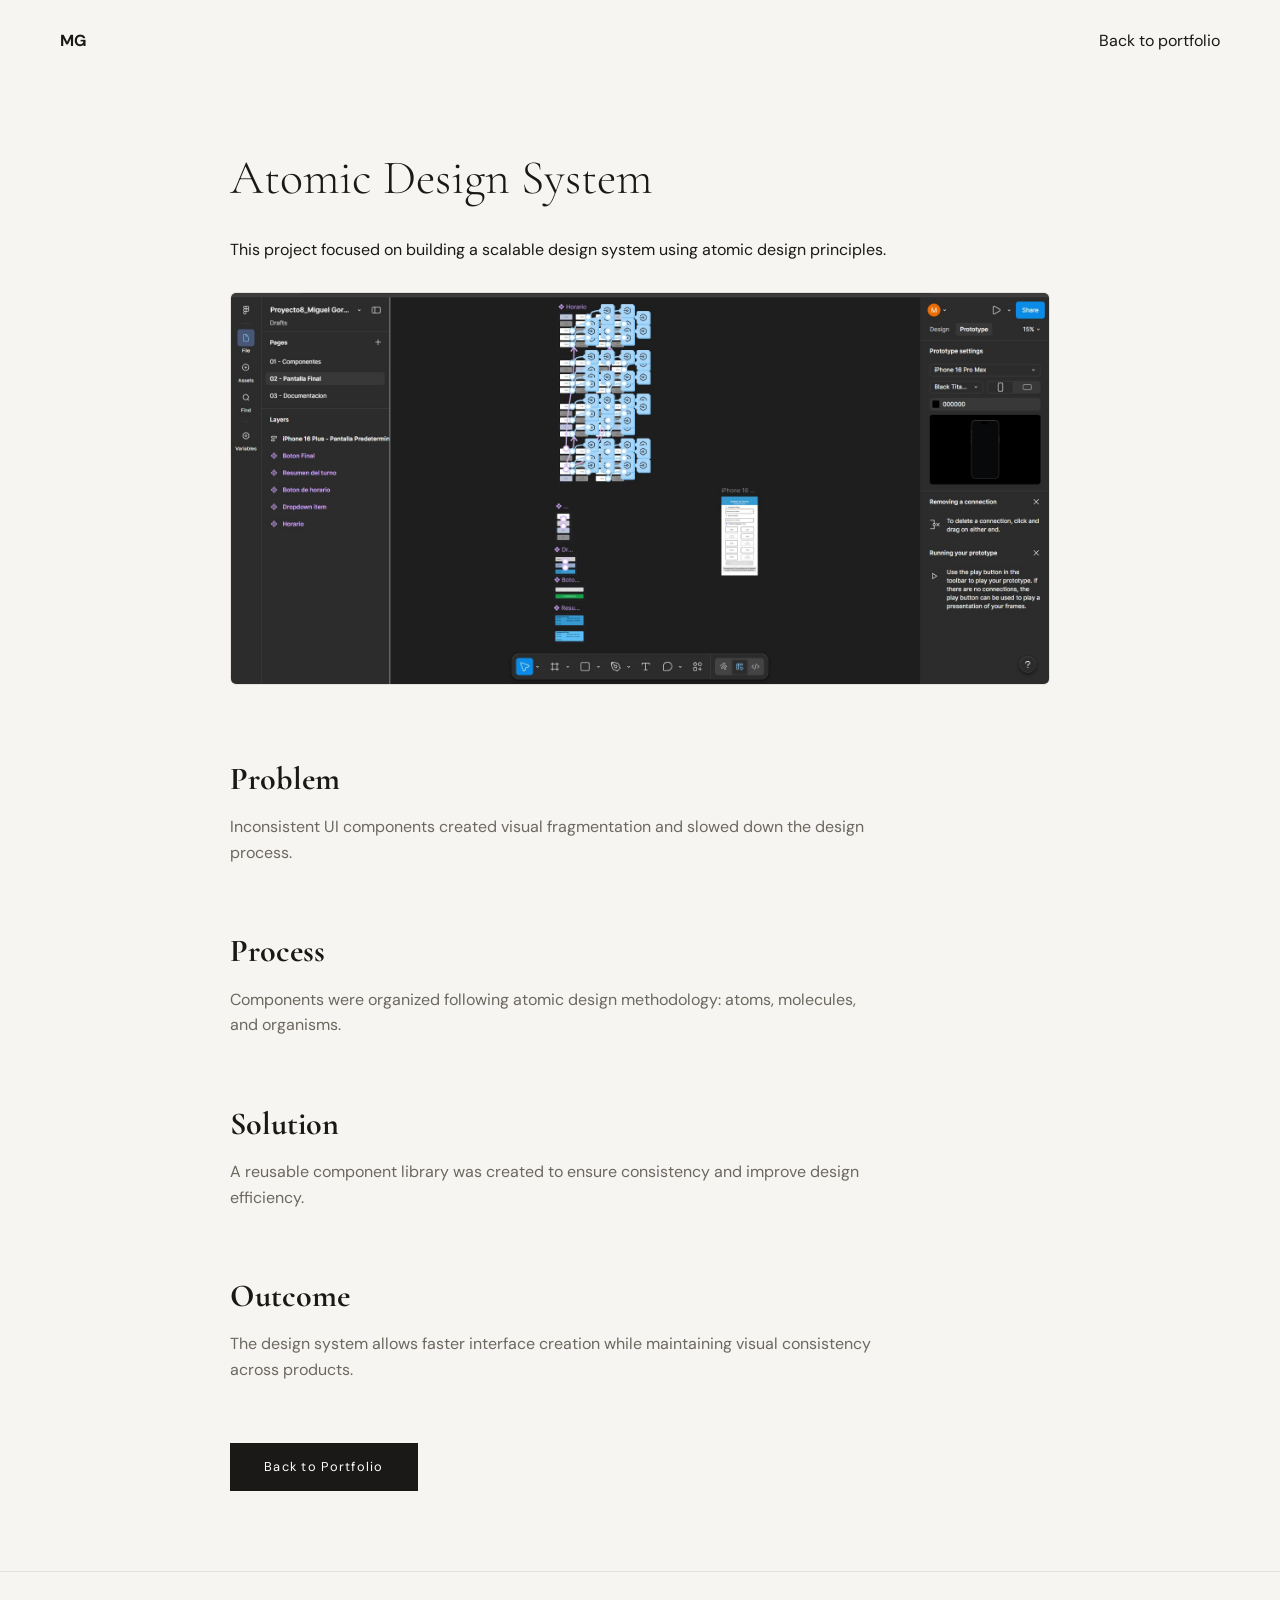
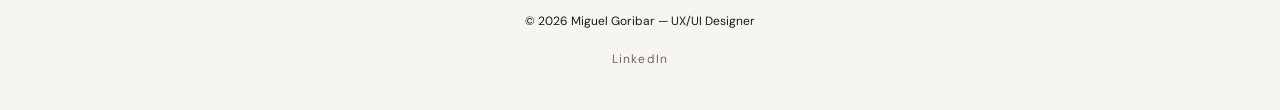
==== project-design-system.html @ 2a85ad06 "Add files via upload" ====
<!DOCTYPE html>
<html lang="en">
<head>
<meta charset="UTF-8">
<meta name="viewport" content="width=device-width, initial-scale=1.0">

<title>Atomic Design System — Miguel Goribar</title>

<link href="https://fonts.googleapis.com/css2?family=Cormorant+Garamond:wght@300;400;600&family=DM+Sans:wght@300;400;500&display=swap" rel="stylesheet">

<style>

:root{
--bg:#F7F5F2;
--ink:#1A1917;
--ink-soft:#6B6860;
--accent:#C4A882;
--border:#E4E1DC;
--card:#FDFCFA;
}

*{box-sizing:border-box;margin:0;padding:0}

body{
background:var(--bg);
font-family:'DM Sans',sans-serif;
color:var(--ink);
line-height:1.6;
}

footer{
padding:40px 60px;
border-top:1px solid var(--border);
font-size:.75rem;
color:var(--ink-faint);
text-align:center
}


/* NAV */

nav{
position:fixed;
top:0;
left:0;
right:0;
display:flex;
justify-content:space-between;
align-items:center;
padding:28px 60px;
background:rgba(247,245,242,0.9);
backdrop-filter:blur(10px);
}

nav a{
text-decoration:none;
color:var(--ink);
}

/* CONTENT */

.reveal{
opacity:0;
transform:translateY(30px);
transition:all .8s ease;
}

.reveal.visible{
opacity:1;
transform:translateY(0);
}

.fade-up{
opacity:0;
transform:translateY(20px);
animation:fadeUp .8s ease forwards;
}

.fade-delay-1{animation-delay:.15s}
.fade-delay-2{animation-delay:.3s}
.fade-delay-3{animation-delay:.45s}

@keyframes fadeUp{
from{
opacity:0;
transform:translateY(20px);
}
to{
opacity:1;
transform:translateY(0);
}
}

.container{
max-width:900px;
margin:auto;
padding:140px 40px 80px;
}

h1{
font-family:'Cormorant Garamond',serif;
font-size:3rem;
font-weight:300;
margin-bottom:20px;
}

.section{
margin-top:60px;
}

.section h2{
font-family:'Cormorant Garamond',serif;
font-size:2rem;
margin-bottom:10px;
}

.section p{
color:var(--ink-soft);
max-width:650px;
}

.footer-linkedin{
text-decoration:none;
color:var(--ink-soft);
font-size:.75rem;
letter-spacing:.1em;
}

.footer-linkedin:hover{
color:var(--ink);
}


/* IMAGE */

.project-image{
margin-top:30px;
}

.project-image img{
width:100%;
border-radius:6px;
border:1px solid var(--border);
}

/* BACK BUTTON */

.back-btn{
display:inline-block;
margin-top:60px;
padding:14px 34px;
background:var(--ink);
color:white;
text-decoration:none;
letter-spacing:.1em;
font-size:.8rem;
transition:transform .25s ease, box-shadow .25s ease;
}

.back-btn:hover{
transform:translateY(-2px);
box-shadow:0 8px 18px rgba(0,0,0,0.12);
}

</style>
</head>

<body>

<nav>
<div><strong>MG</strong></div>
<a href="index.html">Back to portfolio</a>
</nav>

<div class="container">

<h1 class="fade-up">Atomic Design System</h1>

<p class="fade-up fade-delay-1">
This project focused on building a scalable design system using atomic design principles.
</p>

<div class="project-image fade-up fade-delay-2">
<img src="images/design-system.jpg">
</div>

<div class="section reveal">
<h2>Problem</h2>
<p>
Inconsistent UI components created visual fragmentation and slowed down the design process.
</p>
</div>

<div class="section reveal">
<h2>Process</h2>
<p>
Components were organized following atomic design methodology: atoms, molecules, and organisms.
</p>
</div>

<div class="section reveal">
<h2>Solution</h2>
<p>
A reusable component library was created to ensure consistency and improve design efficiency.
</p>
</div>

<div class="section reaveal">
<h2>Outcome</h2>
<p>
The design system allows faster interface creation while maintaining visual consistency across products.
</p>
</div>


<a class="back-btn" href="index.html">Back to Portfolio</a>

</div>
<script>

const observer = new IntersectionObserver((entries)=>{
entries.forEach(entry=>{
if(entry.isIntersecting){
entry.target.classList.add("visible");
}
});
},{threshold:0.15});

const elements=document.querySelectorAll(".reveal");

elements.forEach(el=>{
observer.observe(el);
});

</script>

<footer>

© 2026 Miguel Goribar — UX/UI Designer

<br><br>

<a class="footer-linkedin"
href="https://linkedin.com/in/miguel-goribar"
target="_blank">
LinkedIn
</a>

</footer>

</body>
</html>
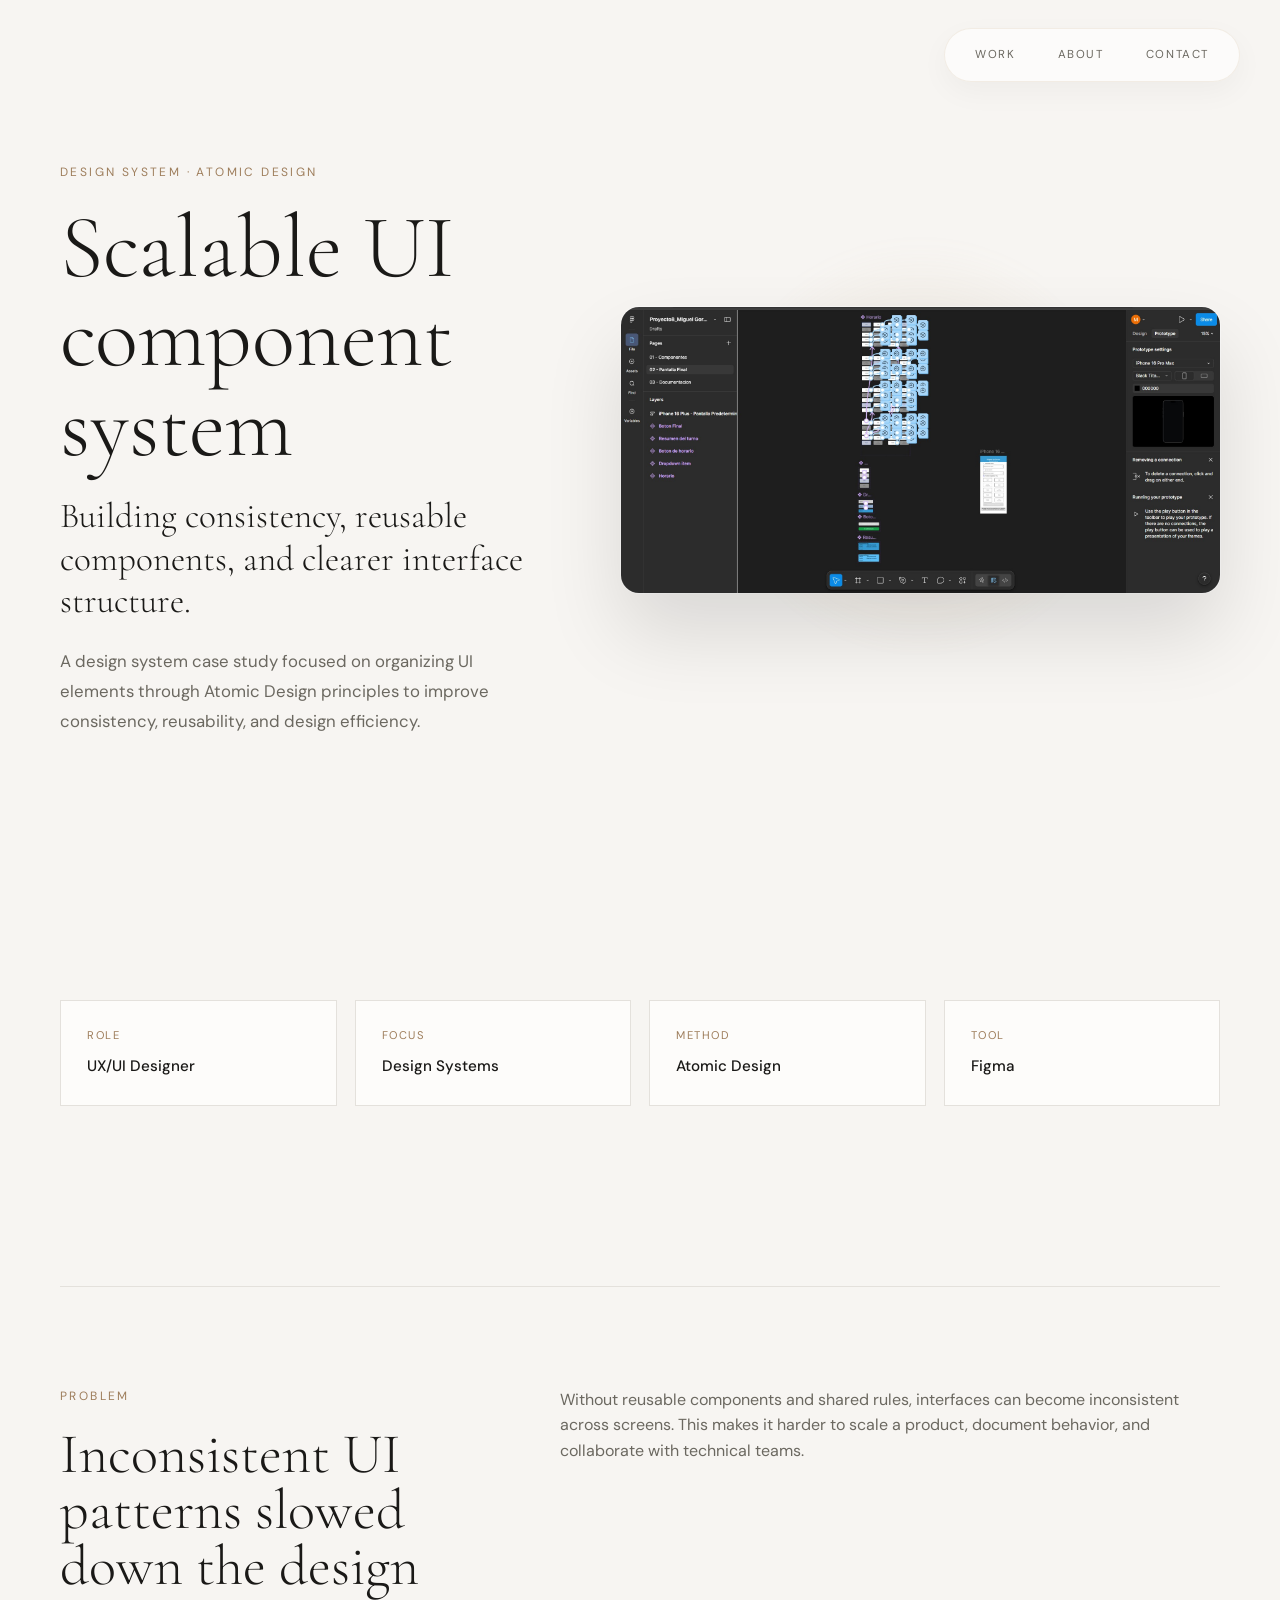
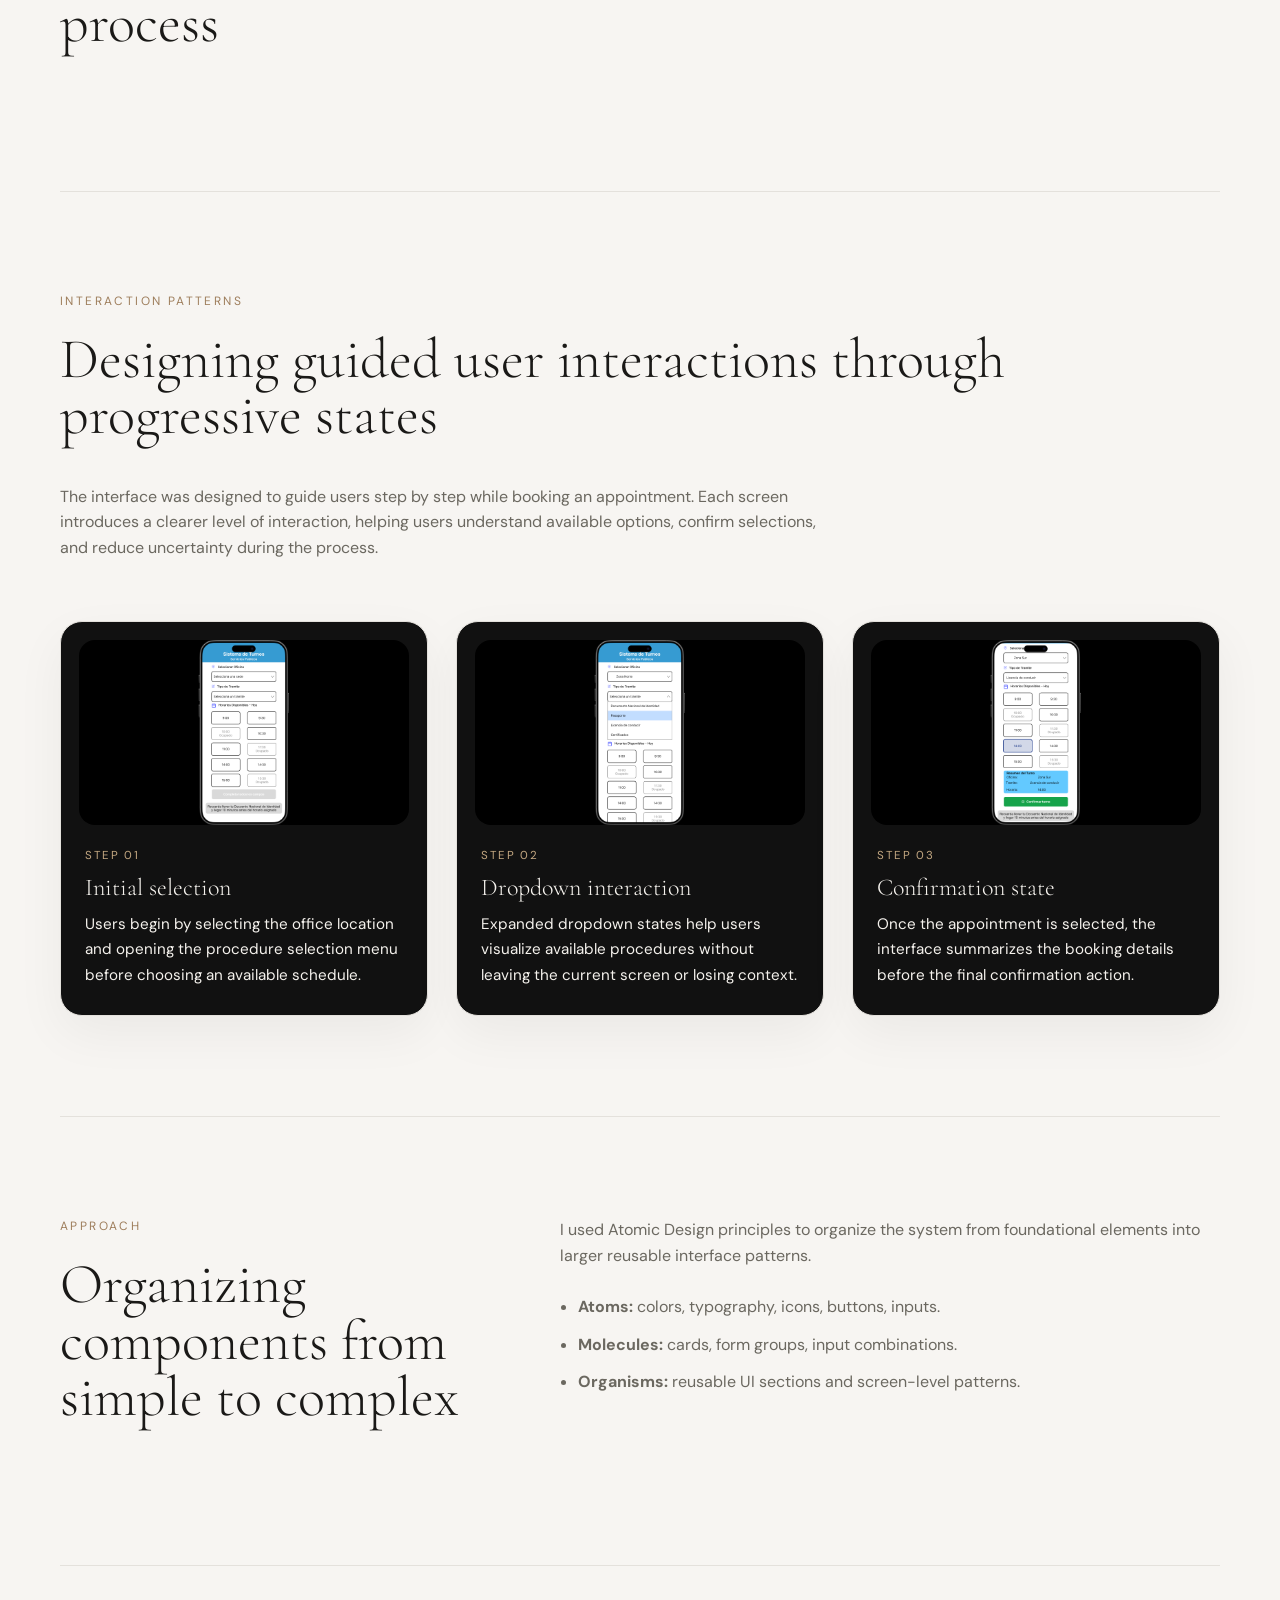
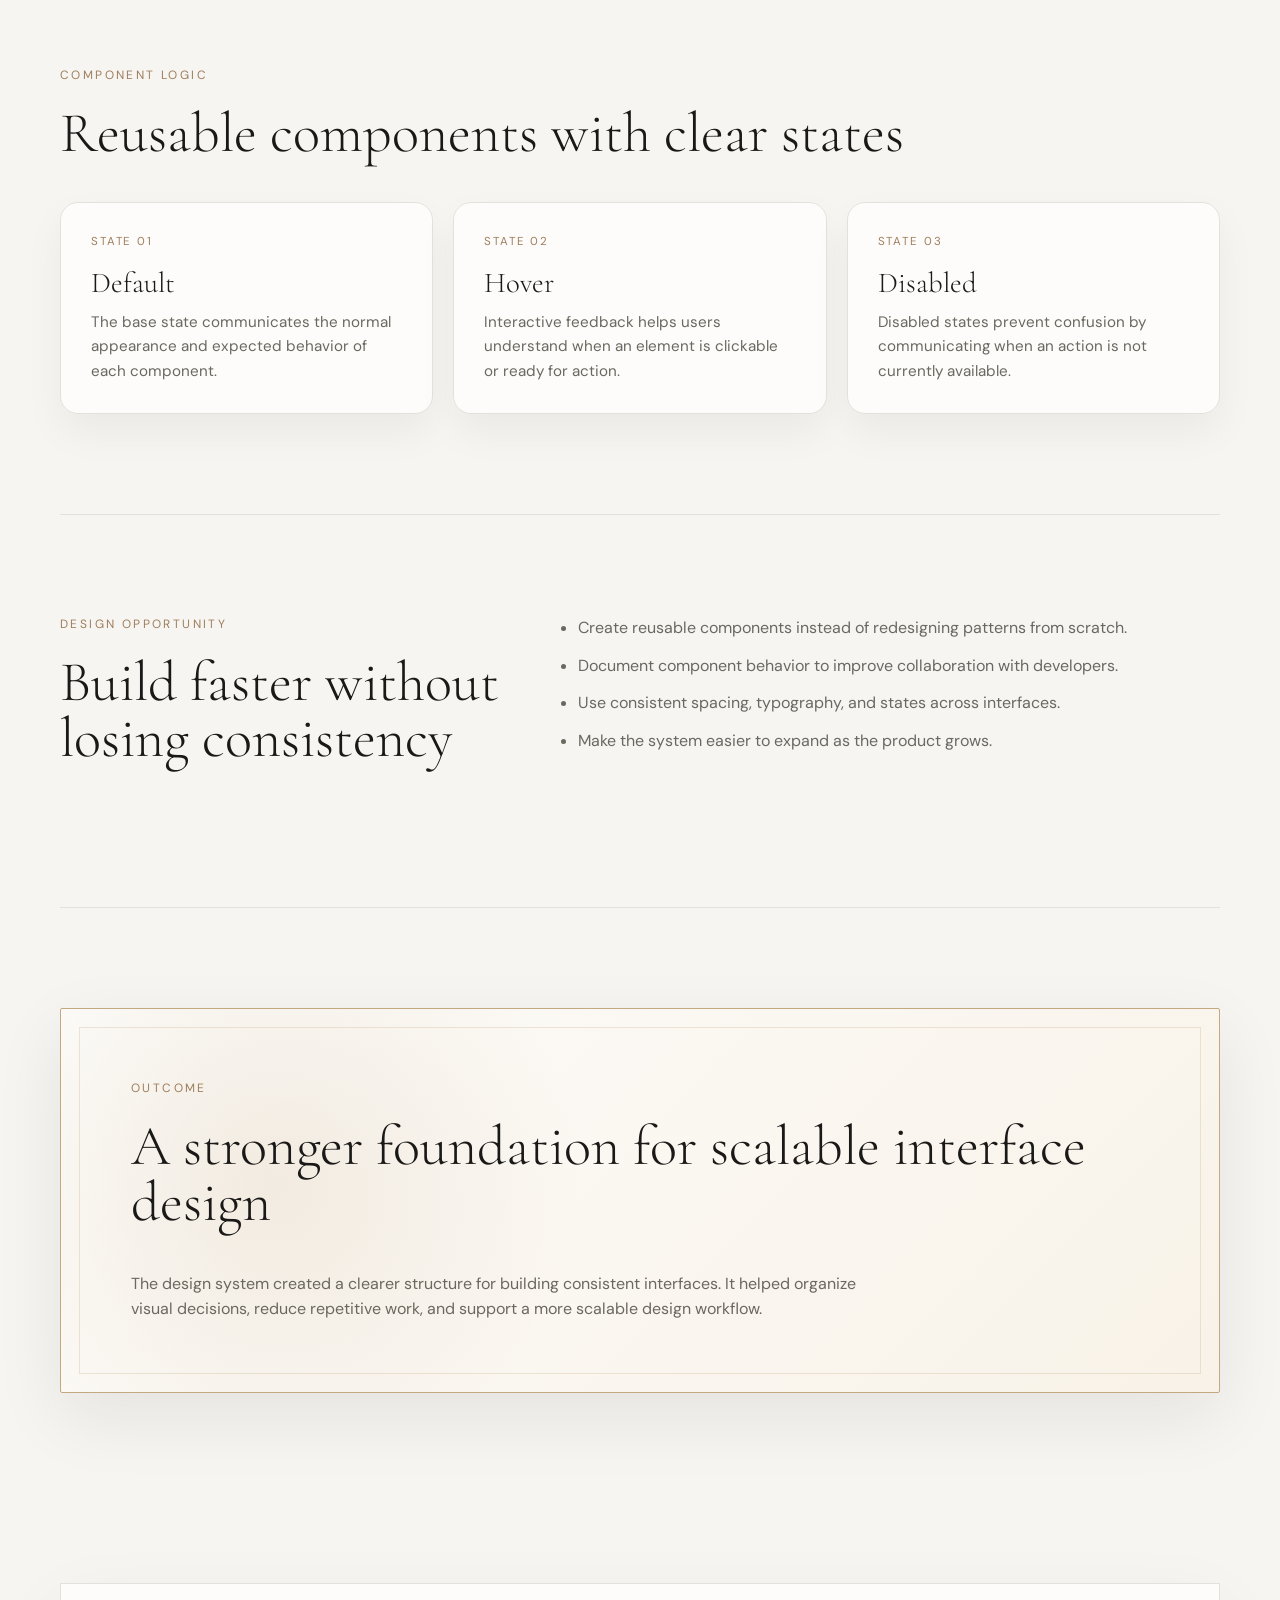
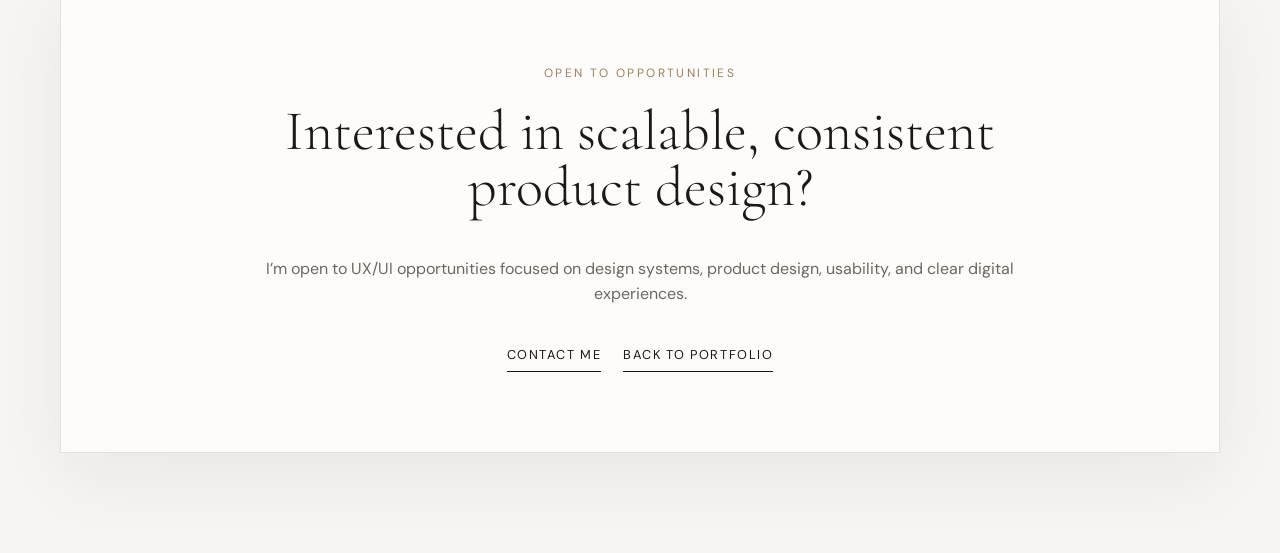
==== commit e17d8ef2: "Add files via upload" ====
--- a/project-design-system.html
+++ b/project-design-system.html
@@ -3,61 +3,355 @@
 <head>
 <meta charset="UTF-8">
 <meta name="viewport" content="width=device-width, initial-scale=1.0">
-
-<title>Atomic Design System — Miguel Goribar</title>
-
-<link href="https://fonts.googleapis.com/css2?family=Cormorant+Garamond:wght@300;400;600&family=DM+Sans:wght@300;400;500&display=swap" rel="stylesheet">
+<title>Design System Case Study — Miguel Goribar</title>
+<link rel="icon" type="image/png" href="images/Logo.png">
+
+<meta property="og:title" content="Miguel Goribar — UX/UI Designer" />
+<meta property="og:description" content="Research-driven UX/UI portfolio focused on usability and digital products." />
+<meta property="og:image" content="preview.png" />
+<meta property="og:type" content="website" />
+
+<meta name="twitter:card" content="summary_large_image" />
+<meta name="twitter:title" content="Miguel Goribar — UX/UI Designer" />
+<meta name="twitter:description" content="Research-driven UX/UI portfolio focused on usability and digital products." />
+<meta name="twitter:image" content="preview.png" />
+
+<link href="https://fonts.googleapis.com/css2?family=Cormorant+Garamond:ital,wght@0,300;0,400;0,600;1,300;1,400&family=DM+Sans:wght@300;400;500;600&display=swap" rel="stylesheet">
 
 <style>
+*,*::before,*::after{box-sizing:border-box;margin:0;padding:0}
 
 :root{
 --bg:#F7F5F2;
 --ink:#1A1917;
 --ink-soft:#6B6860;
+--ink-faint:#B8B5AF;
 --accent:#C4A882;
+--accent-dark:#9E7E5C;
 --border:#E4E1DC;
---card:#FDFCFA;
-}
-
-*{box-sizing:border-box;margin:0;padding:0}
+--card-bg:#FDFCFA;
+}
+
+html{scroll-behavior:smooth}
 
 body{
 background:var(--bg);
+color:var(--ink);
 font-family:'DM Sans',sans-serif;
-color:var(--ink);
 line-height:1.6;
 }
-
-footer{
-padding:40px 60px;
-border-top:1px solid var(--border);
-font-size:.75rem;
-color:var(--ink-faint);
-text-align:center
-}
-
-
-/* NAV */
 
 nav{
 position:fixed;
-top:0;
-left:0;
-right:0;
+top:28px;
+right:40px;
+padding:10px 14px;
+background:rgba(255,255,255,0.62);
+backdrop-filter:blur(18px);
+-webkit-backdrop-filter:blur(18px);
+border:1px solid rgba(196,168,130,0.18);
+border-radius:999px;
+box-shadow:0 10px 30px rgba(0,0,0,0.04);
+z-index:1000;
 display:flex;
-justify-content:space-between;
 align-items:center;
-padding:28px 60px;
-background:rgba(247,245,242,0.9);
-backdrop-filter:blur(10px);
+gap:10px;
 }
 
 nav a{
 text-decoration:none;
+color:var(--ink-soft);
+font-size:.72rem;
+letter-spacing:.14em;
+text-transform:uppercase;
+padding:10px 16px;
+border-radius:999px;
+line-height:1;
+}
+
+nav a:hover{
+background:rgba(196,168,130,0.12);
 color:var(--ink);
 }
 
-/* CONTENT */
+main{
+max-width:1280px;
+margin:auto;
+padding:0 60px 100px;
+}
+
+.hero{
+min-height:100vh;
+display:grid;
+grid-template-columns:.9fr 1.1fr;
+align-items:center;
+gap:70px;
+}
+
+.hero-content{
+max-width:620px;
+}
+
+.label{
+font-size:.75rem;
+letter-spacing:.2em;
+text-transform:uppercase;
+color:var(--accent-dark);
+margin-bottom:20px;
+}
+
+h1,h2,h3{
+font-family:'Cormorant Garamond',serif;
+font-weight:300;
+line-height:1;
+}
+
+h1{
+font-size:clamp(3.4rem,7vw,5.8rem);
+max-width:620px;
+}
+
+h2{
+font-size:clamp(2.4rem,4.4vw,3.8rem);
+margin-bottom:40px;
+}
+
+h3{
+font-size:1.8rem;
+margin-bottom:12px;
+}
+
+.hero-subtitle{
+margin-top:24px;
+max-width:640px;
+font-size:clamp(1.4rem,2.8vw,2.2rem);
+line-height:1.2;
+font-family:'Cormorant Garamond',serif;
+font-weight:300;
+color:var(--ink);
+}
+
+.hero-desc{
+margin-top:24px;
+max-width:540px;
+color:var(--ink-soft);
+font-size:1.05rem;
+line-height:1.8;
+}
+
+.hero-visual{
+position:relative;
+display:flex;
+justify-content:center;
+align-items:center;
+}
+
+.hero-visual::before{
+content:"";
+position:absolute;
+width:420px;
+height:420px;
+background:radial-gradient(circle, rgba(196,168,130,0.24) 0%, rgba(196,168,130,0) 70%);
+filter:blur(10px);
+z-index:0;
+}
+
+.hero-visual img{
+position:relative;
+width:100%;
+max-width:680px;
+border-radius:18px;
+box-shadow:
+0 40px 80px rgba(0,0,0,0.12),
+0 0 0 1px rgba(255,255,255,0.5);
+z-index:1;
+}
+
+.meta-grid{
+display:grid;
+grid-template-columns:repeat(4,1fr);
+gap:18px;
+margin-bottom:80px;
+}
+
+.meta-card{
+background:var(--card-bg);
+border:1px solid var(--border);
+padding:26px;
+}
+
+.meta-card span{
+display:block;
+font-size:.7rem;
+letter-spacing:.14em;
+text-transform:uppercase;
+color:var(--accent-dark);
+margin-bottom:8px;
+}
+
+.meta-card strong{
+font-size:.95rem;
+font-weight:500;
+}
+
+section{
+padding:100px 0;
+}
+
+.case-section{
+border-top:1px solid var(--border);
+}
+
+.two-col{
+display:grid;
+grid-template-columns:.8fr 1.2fr;
+gap:60px;
+align-items:start;
+}
+
+p{
+color:var(--ink-soft);
+max-width:760px;
+}
+
+ul{
+padding-left:18px;
+color:var(--ink-soft);
+}
+
+li+li{margin-top:12px}
+
+.image-block{
+margin-top:42px;
+display:flex;
+justify-content:center;
+}
+
+.image-block img{
+width:74%;
+max-width:860px;
+border-radius:18px;
+box-shadow:
+0 24px 70px rgba(0,0,0,.10),
+0 0 0 1px rgba(255,255,255,.5);
+display:block;
+}
+
+.image-block.wide img{
+width:86%;
+max-width:980px;
+}
+
+.insights-grid{
+display:grid;
+grid-template-columns:repeat(3,1fr);
+gap:20px;
+margin-top:40px;
+}
+
+.insight-card{
+background:var(--card-bg);
+border:1px solid var(--border);
+padding:30px;
+border-radius:18px;
+box-shadow:0 18px 40px rgba(0,0,0,.05);
+}
+
+.insight-card span{
+display:block;
+font-size:.72rem;
+letter-spacing:.16em;
+text-transform:uppercase;
+color:var(--accent-dark);
+margin-bottom:18px;
+}
+
+.insight-card p{
+font-size:.95rem;
+}
+
+.outcome-card{
+background:
+radial-gradient(circle at 18% 45%, rgba(196,168,130,0.18), transparent 32%),
+linear-gradient(135deg, #FDFCFA 0%, #F8F2E8 100%);
+border:1px solid var(--accent);
+border-radius:2px;
+padding:70px;
+box-shadow:0 24px 70px rgba(26,25,23,0.08);
+position:relative;
+overflow:hidden;
+}
+
+.outcome-card::before{
+content:"";
+position:absolute;
+inset:18px;
+border:1px solid rgba(196,168,130,0.28);
+pointer-events:none;
+}
+
+.outcome-card > *{
+position:relative;
+z-index:1;
+}
+
+.final-cta{
+margin-top:90px;
+padding:80px;
+background:var(--card-bg);
+border:1px solid var(--border);
+text-align:center;
+box-shadow:0 24px 70px rgba(26,25,23,0.06);
+}
+
+.final-cta h2{
+max-width:760px;
+margin-left:auto;
+margin-right:auto;
+}
+
+.final-cta p{
+margin:0 auto;
+}
+
+.cta-actions{
+display:flex;
+justify-content:center;
+gap:22px;
+margin-top:38px;
+flex-wrap:wrap;
+}
+
+.cta-actions a{
+display:inline-block;
+text-decoration:none;
+font-size:.8rem;
+letter-spacing:.12em;
+text-transform:uppercase;
+border-bottom:1px solid var(--ink);
+padding-bottom:6px;
+color:var(--ink);
+transition:.25s;
+}
+
+.cta-actions a:hover{
+color:var(--accent-dark);
+border-color:var(--accent-dark);
+}
+
+.hero-content,.hero-visual{
+opacity:0;
+transform:translateY(20px);
+animation:fadeUp .8s ease forwards;
+}
+
+.hero-content{animation-delay:.12s}
+.hero-visual{animation-delay:.28s}
+
+@keyframes fadeUp{
+from{opacity:0;transform:translateY(20px)}
+to{opacity:1;transform:translateY(0)}
+}
 
 .reveal{
 opacity:0;
@@ -70,20 +364,126 @@
 transform:translateY(0);
 }
 
-.fade-up{
-opacity:0;
-transform:translateY(20px);
-animation:fadeUp .8s ease forwards;
-}
-
-.fade-delay-1{animation-delay:.15s}
-.fade-delay-2{animation-delay:.3s}
-.fade-delay-3{animation-delay:.45s}
-
-@keyframes fadeUp{
+.prototype-grid{
+display:grid;
+grid-template-columns:repeat(3,1fr);
+gap:28px;
+margin-top:60px;
+}
+
+.prototype-card{
+background:#111111;
+border:1px solid var(--border);
+border-radius:22px;
+padding:18px;
+box-shadow:0 18px 50px rgba(0,0,0,.05);
+transition:transform .35s ease;
+}
+
+.prototype-card img{
+width:100%;
+display:block;
+border-radius:16px;
+}
+
+.prototype-info{
+padding:22px 6px 8px;
+}
+
+.prototype-info span{
+display:block;
+font-size:.72rem;
+letter-spacing:.16em;
+text-transform:uppercase;
+color:#C4A882;
+margin-bottom:10px;
+}
+
+.prototype-info h3{
+font-size:1.5rem;
+margin-bottom:12px;
+color:#F5F2ED;
+}
+
+.prototype-info p{
+font-size:.95rem;
+line-height:1.7;
+color:#F5F2ED;
+}
+
+.hero-visual img{
+transition:
+transform .6s cubic-bezier(.22,1,.36,1),
+box-shadow .6s cubic-bezier(.22,1,.36,1);
+}
+
+.hero-visual img:hover{
+transform:translateY(-6px) scale(1.015);
+box-shadow:
+0 46px 100px rgba(0,0,0,0.16),
+0 0 0 1px rgba(255,255,255,0.55);
+}
+
+.meta-card,
+.insight-card,
+.prototype-card,
+.outcome-card,
+.final-cta{
+transition:
+transform .45s cubic-bezier(.22,1,.36,1),
+box-shadow .45s cubic-bezier(.22,1,.36,1),
+border-color .35s ease;
+}
+
+.meta-card:hover,
+.insight-card:hover,
+.prototype-card:hover{
+transform:translateY(-6px);
+box-shadow:0 24px 60px rgba(26,25,23,.10);
+border-color:rgba(196,168,130,.45);
+}
+
+.image-block img{
+transition:
+transform .55s cubic-bezier(.22,1,.36,1),
+box-shadow .55s cubic-bezier(.22,1,.36,1);
+}
+
+.image-block img:hover{
+transform:translateY(-6px) scale(1.01);
+box-shadow:
+0 34px 90px rgba(0,0,0,.14),
+0 0 0 1px rgba(255,255,255,.55);
+}
+
+.cta-actions a,
+nav a{
+transition:
+background .25s ease,
+color .25s ease,
+border-color .25s ease,
+transform .25s ease;
+}
+
+.cta-actions a:hover,
+nav a:hover{
+transform:translateY(-1px);
+}
+
+a:focus-visible{
+outline:2px solid var(--accent);
+outline-offset:4px;
+border-radius:999px;
+}
+
+body{
+animation:pageFadeIn .55s ease forwards;
+}
+
+@keyframes pageFadeIn{
 from{
 opacity:0;
-transform:translateY(20px);
+transform:translateY(8px);
 }
 to{
 opacity:1;
@@ -91,162 +491,307 @@
 }
 }
 
-.container{
-max-width:900px;
-margin:auto;
-padding:140px 40px 80px;
-}
-
-h1{
-font-family:'Cormorant Garamond',serif;
-font-size:3rem;
-font-weight:300;
-margin-bottom:20px;
-}
-
-.section{
-margin-top:60px;
-}
-
-.section h2{
-font-family:'Cormorant Garamond',serif;
-font-size:2rem;
-margin-bottom:10px;
-}
-
-.section p{
-color:var(--ink-soft);
-max-width:650px;
-}
-
-.footer-linkedin{
-text-decoration:none;
-color:var(--ink-soft);
-font-size:.75rem;
-letter-spacing:.1em;
-}
-
-.footer-linkedin:hover{
-color:var(--ink);
-}
-
-
-/* IMAGE */
-
-.project-image{
-margin-top:30px;
-}
-
-.project-image img{
+body.page-exit{
+opacity:0;
+transform:translateY(8px);
+transition:
+opacity .28s ease,
+transform .28s ease;
+}
+
+
+@media (prefers-reduced-motion: reduce){
+*{
+animation:none!important;
+transition:none!important;
+scroll-behavior:auto!important;
+}
+}
+
+@media(max-width:980px){
+
+.prototype-grid{
+grid-template-columns:1fr;
+}
+
+}
+
+@media(max-width:900px){
+nav{
+right:20px;
+top:20px;
+padding:10px 14px;
+}
+
+main{
+padding:0 20px 80px;
+}
+
+.hero{
+grid-template-columns:1fr;
+gap:40px;
+padding-top:120px;
+padding-bottom:80px;
+}
+
+.hero-visual{
+order:-1;
+}
+
+.hero-visual img{
+max-width:100%;
+}
+
+.meta-grid,
+.two-col,
+.insights-grid{
+grid-template-columns:1fr;
+}
+
+section{
+padding:80px 0;
+}
+
+.image-block img,
+.image-block.wide img{
 width:100%;
-border-radius:6px;
-border:1px solid var(--border);
-}
-
-/* BACK BUTTON */
-
-.back-btn{
-display:inline-block;
-margin-top:60px;
-padding:14px 34px;
-background:var(--ink);
-color:white;
-text-decoration:none;
-letter-spacing:.1em;
-font-size:.8rem;
-transition:transform .25s ease, box-shadow .25s ease;
-}
-
-.back-btn:hover{
-transform:translateY(-2px);
-box-shadow:0 8px 18px rgba(0,0,0,0.12);
-}
-
+max-width:100%;
+}
+
+.outcome-card,
+.final-cta{
+padding:44px 24px;
+}
+}
 </style>
 </head>
 
 <body>
 
 <nav>
-<div><strong>MG</strong></div>
-<a href="index.html">Back to portfolio</a>
+<a href="index.html#work">Work</a>
+<a href="index.html#about">About</a>
+<a href="index.html#contact">Contact</a>
 </nav>
 
-<div class="container">
-
-<h1 class="fade-up">Atomic Design System</h1>
-
-<p class="fade-up fade-delay-1">
-This project focused on building a scalable design system using atomic design principles.
-</p>
-
-<div class="project-image fade-up fade-delay-2">
-<img src="images/design-system.jpg">
-</div>
-
-<div class="section reveal">
-<h2>Problem</h2>
-<p>
-Inconsistent UI components created visual fragmentation and slowed down the design process.
-</p>
-</div>
-
-<div class="section reveal">
-<h2>Process</h2>
-<p>
-Components were organized following atomic design methodology: atoms, molecules, and organisms.
-</p>
-</div>
-
-<div class="section reveal">
-<h2>Solution</h2>
-<p>
-A reusable component library was created to ensure consistency and improve design efficiency.
-</p>
-</div>
-
-<div class="section reaveal">
-<h2>Outcome</h2>
-<p>
-The design system allows faster interface creation while maintaining visual consistency across products.
-</p>
-</div>
-
-
-<a class="back-btn" href="index.html">Back to Portfolio</a>
-
-</div>
+<main>
+
+<section class="hero">
+  <div class="hero-content">
+    <div class="label">Design System · Atomic Design</div>
+
+    <h1>Scalable UI component system</h1>
+
+    <p class="hero-subtitle">
+      Building consistency, reusable components, and clearer interface structure.
+    </p>
+
+    <p class="hero-desc">
+      A design system case study focused on organizing UI elements through Atomic Design principles to improve consistency, reusability, and design efficiency.
+    </p>
+  </div>
+
+  <div class="hero-visual">
+    <img src="images/design-system.jpg" alt="Design system board preview">
+  </div>
+</section>
+
+<section class="meta-grid reveal">
+  <div class="meta-card"><span>Role</span><strong>UX/UI Designer</strong></div>
+  <div class="meta-card"><span>Focus</span><strong>Design Systems</strong></div>
+  <div class="meta-card"><span>Method</span><strong>Atomic Design</strong></div>
+  <div class="meta-card"><span>Tool</span><strong>Figma</strong></div>
+</section>
+
+<section class="case-section two-col reveal">
+  <div>
+    <div class="label">Problem</div>
+    <h2>Inconsistent UI patterns slowed down the design process</h2>
+  </div>
+
+  <div>
+    <p>
+      Without reusable components and shared rules, interfaces can become inconsistent across screens. This makes it harder to scale a product, document behavior, and collaborate with technical teams.
+    </p>
+  </div>
+</section>
+
+<section class="case-section reveal">
+
+ <div class="label">Interaction patterns</div>
+
+<h2>Designing guided user interactions through progressive states</h2>
+
+  <p>
+    The interface was designed to guide users step by step while booking an appointment.
+    Each screen introduces a clearer level of interaction, helping users understand available options,
+    confirm selections, and reduce uncertainty during the process.
+  </p>
+
+  <div class="prototype-grid">
+
+    <div class="prototype-card">
+      <img src="images/Modal3.png" alt="Initial booking state">
+
+      <div class="prototype-info">
+        <span>Step 01</span>
+        <h3>Initial selection</h3>
+
+        <p>
+          Users begin by selecting the office location and opening the procedure selection menu before choosing an available schedule.
+        </p>
+      </div>
+    </div>
+
+    <div class="prototype-card">
+      <img src="images/Modal4.png" alt="Dropdown interaction state">
+
+      <div class="prototype-info">
+        <span>Step 02</span>
+        <h3>Dropdown interaction</h3>
+
+        <p>
+          Expanded dropdown states help users visualize available procedures without leaving the current screen or losing context.
+        </p>
+      </div>
+    </div>
+
+    <div class="prototype-card">
+      <img src="images/Modal5.png" alt="Confirmation state">
+
+      <div class="prototype-info">
+        <span>Step 03</span>
+        <h3>Confirmation state</h3>
+
+        <p>
+          Once the appointment is selected, the interface summarizes the booking details before the final confirmation action.
+        </p>
+      </div>
+    </div>
+
+  </div>
+
+</section>
+
+<section class="case-section two-col reveal">
+  <div>
+    <div class="label">Approach</div>
+    <h2>Organizing components from simple to complex</h2>
+  </div>
+
+  <div>
+    <p>
+      I used Atomic Design principles to organize the system from foundational elements into larger reusable interface patterns.
+    </p>
+    <br>
+    <ul>
+      <li><strong>Atoms:</strong> colors, typography, icons, buttons, inputs.</li>
+      <li><strong>Molecules:</strong> cards, form groups, input combinations.</li>
+      <li><strong>Organisms:</strong> reusable UI sections and screen-level patterns.</li>
+    </ul>
+  </div>
+</section>
+
+<section class="case-section reveal">
+  <div class="label">Component logic</div>
+  <h2>Reusable components with clear states</h2>
+
+  <div class="insights-grid">
+    <div class="insight-card">
+      <span>State 01</span>
+      <h3>Default</h3>
+      <p>The base state communicates the normal appearance and expected behavior of each component.</p>
+    </div>
+
+    <div class="insight-card">
+      <span>State 02</span>
+      <h3>Hover</h3>
+      <p>Interactive feedback helps users understand when an element is clickable or ready for action.</p>
+    </div>
+
+    <div class="insight-card">
+      <span>State 03</span>
+      <h3>Disabled</h3>
+      <p>Disabled states prevent confusion by communicating when an action is not currently available.</p>
+    </div>
+  </div>
+</section>
+
+<section class="case-section two-col reveal">
+  <div>
+    <div class="label">Design opportunity</div>
+    <h2>Build faster without losing consistency</h2>
+  </div>
+
+  <div>
+    <ul>
+      <li>Create reusable components instead of redesigning patterns from scratch.</li>
+      <li>Document component behavior to improve collaboration with developers.</li>
+      <li>Use consistent spacing, typography, and states across interfaces.</li>
+      <li>Make the system easier to expand as the product grows.</li>
+    </ul>
+  </div>
+</section>
+
+<section class="case-section reveal">
+  <div class="outcome-card">
+    <div class="label">Outcome</div>
+    <h2>A stronger foundation for scalable interface design</h2>
+    <p>
+      The design system created a clearer structure for building consistent interfaces. It helped organize visual decisions, reduce repetitive work, and support a more scalable design workflow.
+    </p>
+  </div>
+</section>
+
+<section class="final-cta reveal">
+  <div class="label">Open to opportunities</div>
+  <h2>Interested in scalable, consistent product design?</h2>
+  <p>
+    I’m open to UX/UI opportunities focused on design systems, product design, usability, and clear digital experiences.
+  </p>
+
+  <div class="cta-actions">
+    <a href="mailto:gorilaz_258@hotmail.com">Contact me</a>
+    <a href="index.html">Back to portfolio</a>
+  </div>
+</section>
+
+</main>
+
 <script>
-
 const observer = new IntersectionObserver((entries)=>{
 entries.forEach(entry=>{
-if(entry.isIntersecting){
-entry.target.classList.add("visible");
-}
+if(entry.isIntersecting){entry.target.classList.add("visible")}
+})
+},{threshold:0.15})
+
+window.addEventListener("DOMContentLoaded",()=>{
+document.querySelectorAll(".reveal").forEach(el=>{
+observer.observe(el)
+})
+})
+</script>
+<script>
+document.querySelectorAll("a").forEach(link=>{
+  const href = link.getAttribute("href");
+
+  if(
+    href &&
+    !href.startsWith("#") &&
+    !href.startsWith("mailto:") &&
+    !href.startsWith("http") &&
+    link.target !== "_blank"
+  ){
+    link.addEventListener("click", function(e){
+      e.preventDefault();
+      document.body.classList.add("page-exit");
+
+      setTimeout(()=>{
+        window.location.href = href;
+      }, 280);
+    });
+  }
 });
-},{threshold:0.15});
-
-const elements=document.querySelectorAll(".reveal");
-
-elements.forEach(el=>{
-observer.observe(el);
-});
-
 </script>
-
-<footer>
-
-© 2026 Miguel Goribar — UX/UI Designer
-
-<br><br>
-
-<a class="footer-linkedin"
-href="https://linkedin.com/in/miguel-goribar"
-target="_blank">
-LinkedIn
-</a>
-
-</footer>
-
 </body>
 </html>
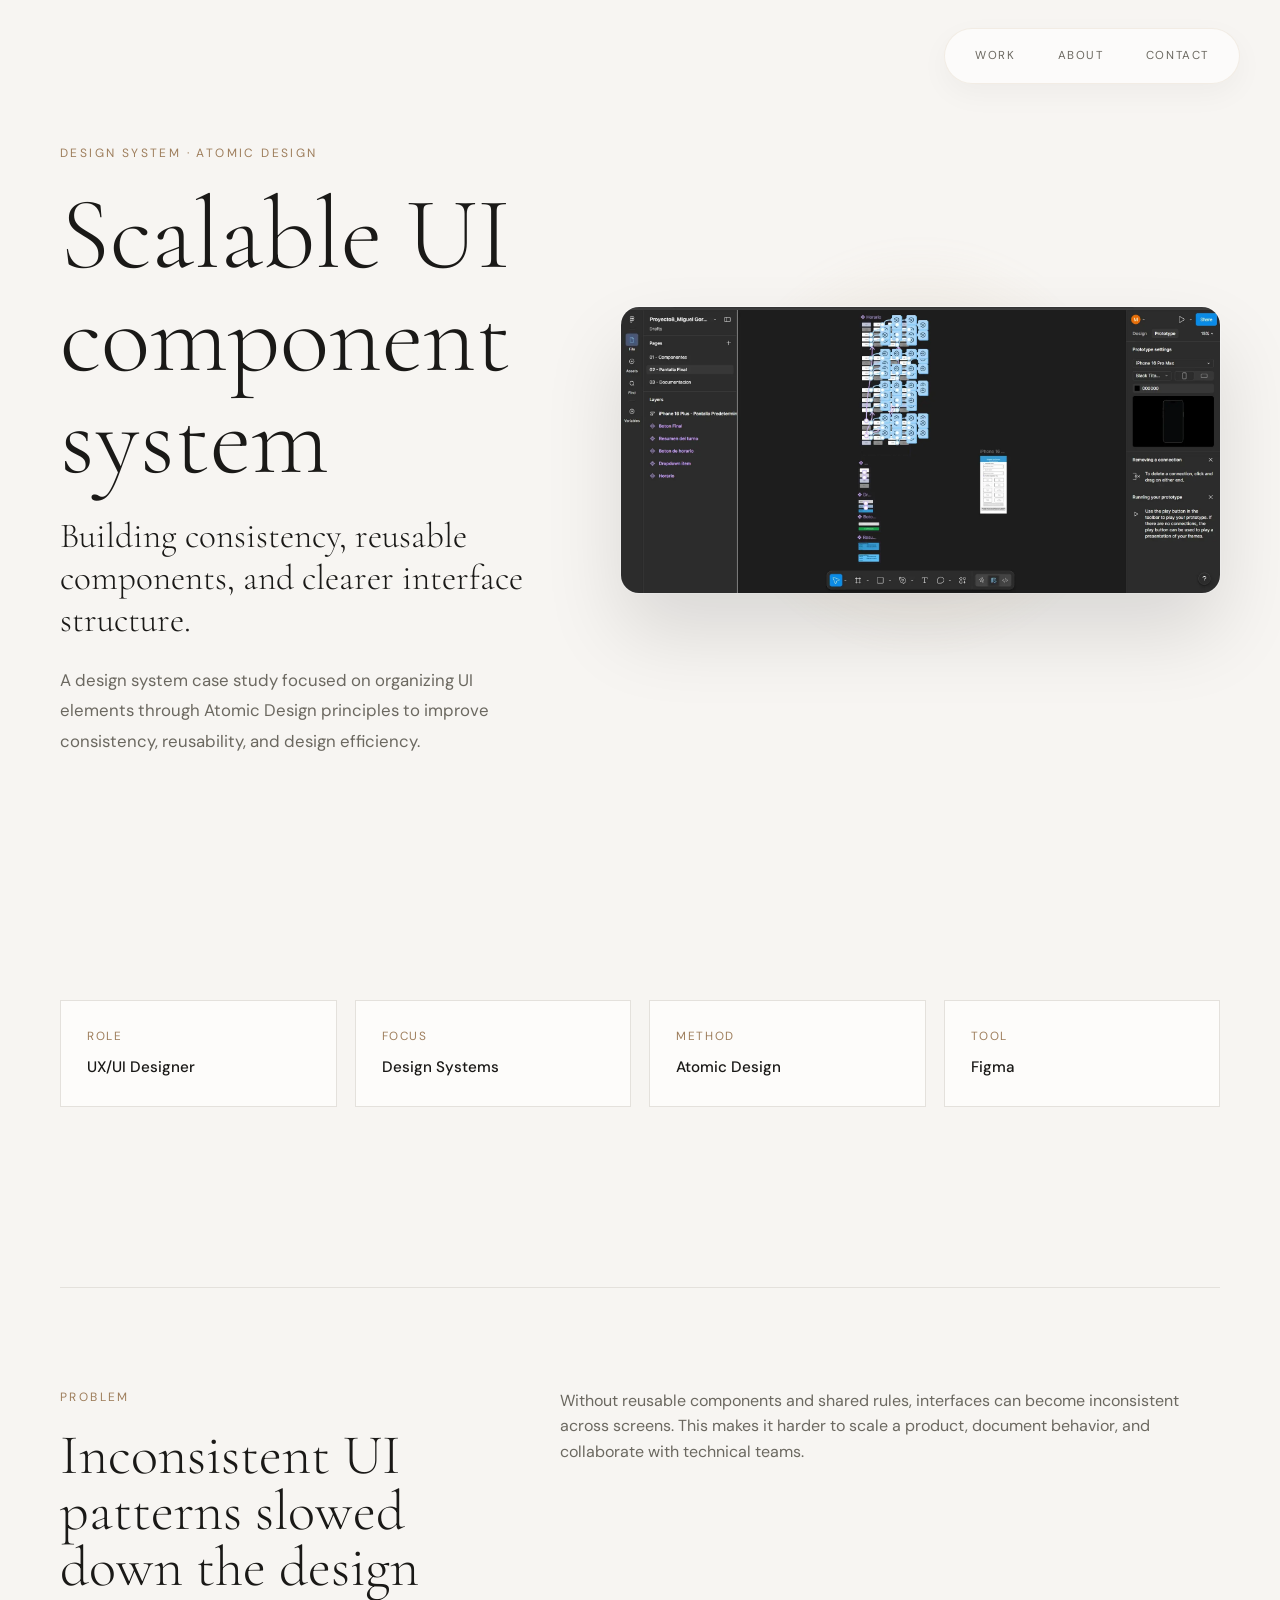
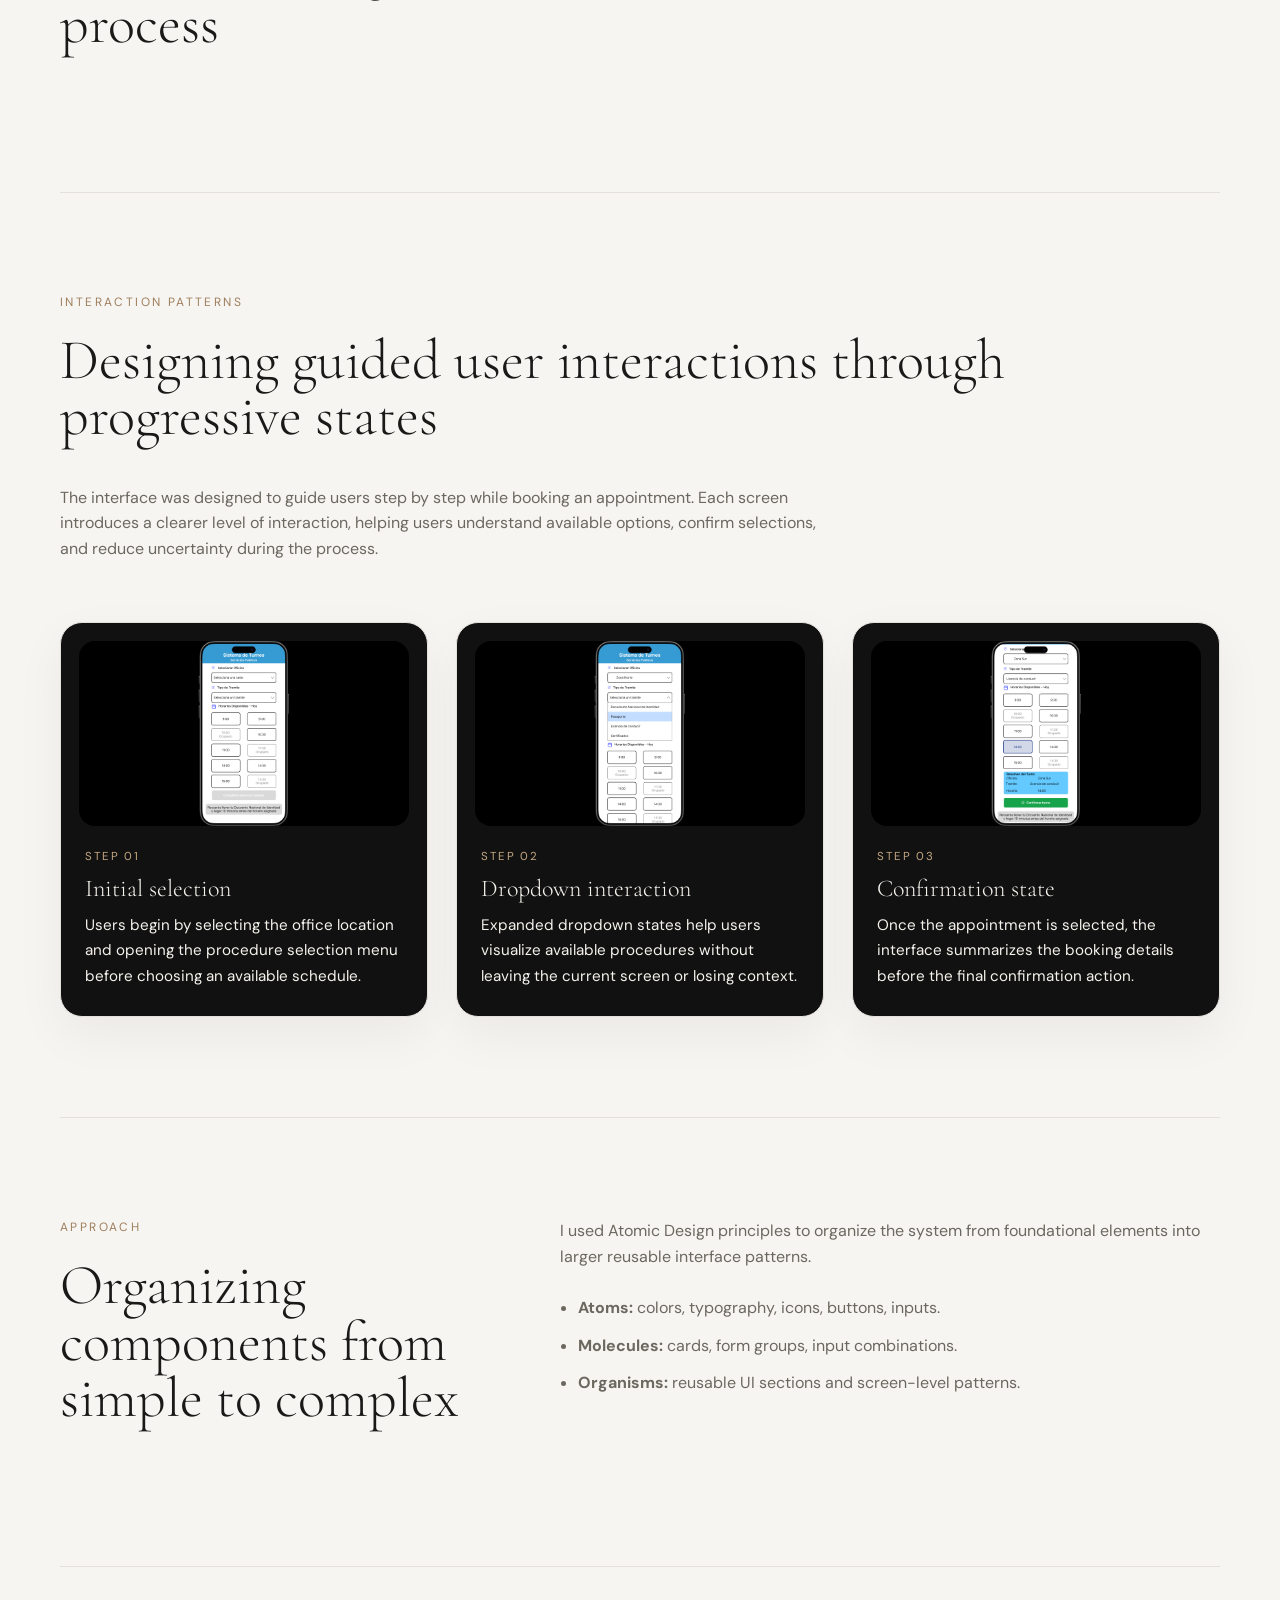
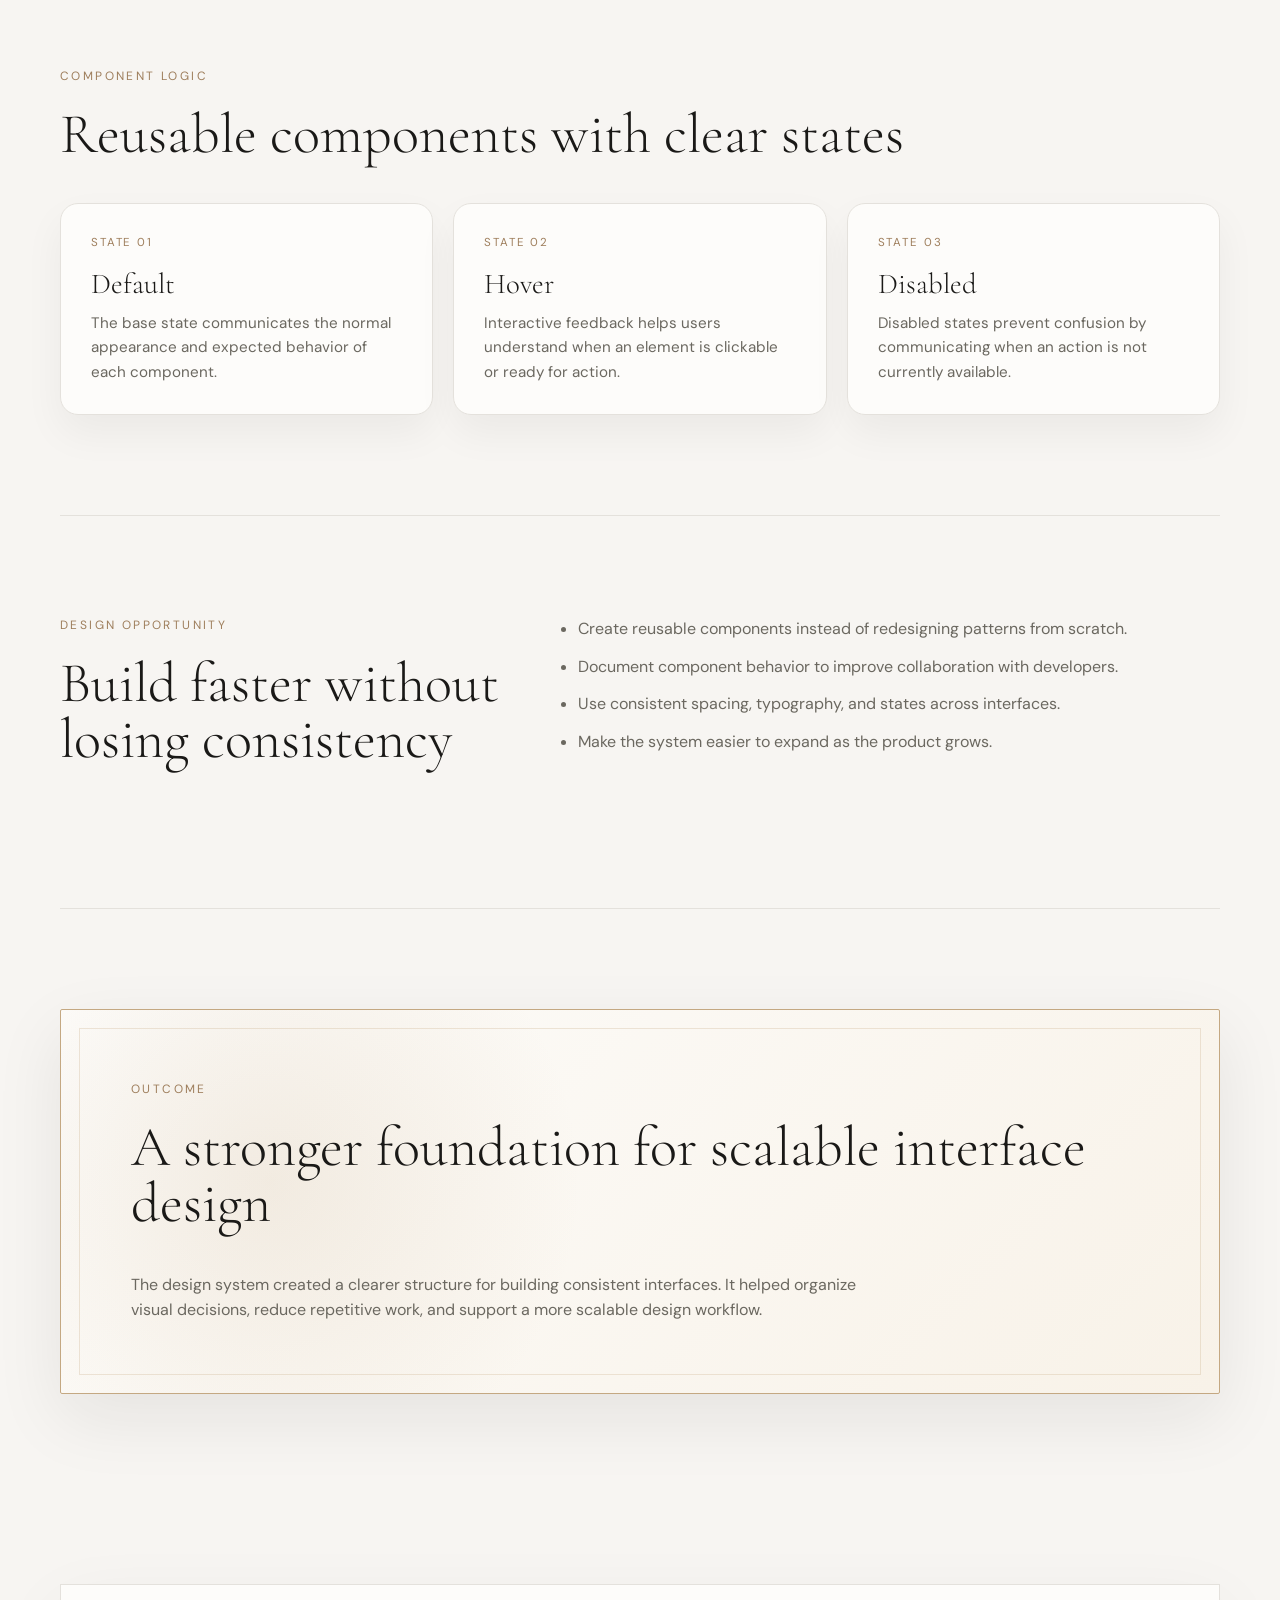
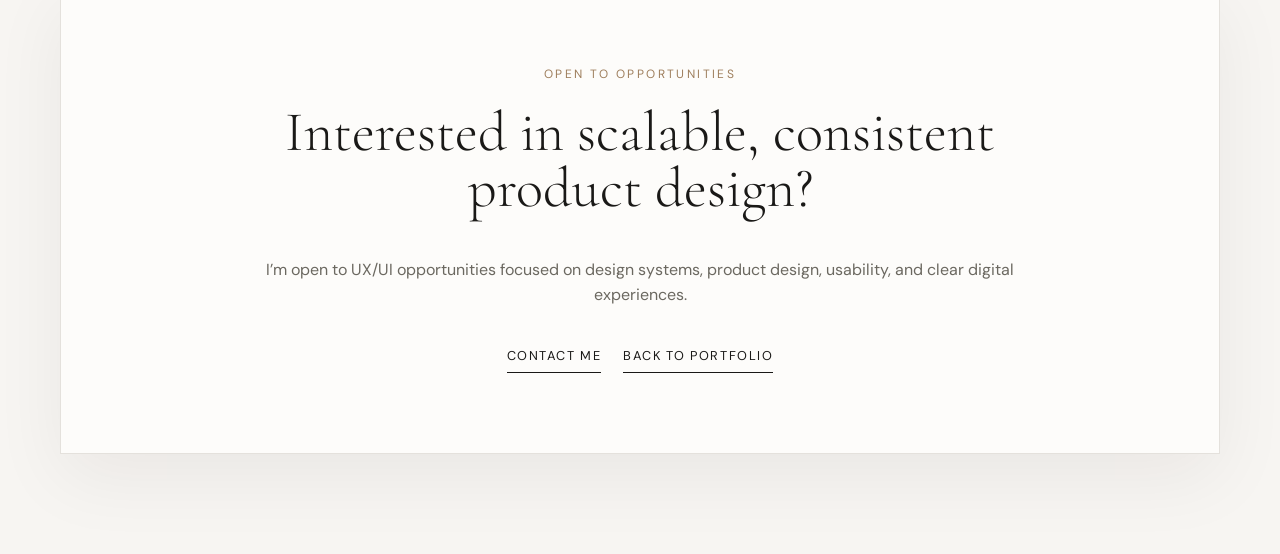
==== commit 5ab53a71: "Add files via upload" ====
--- a/project-design-system.html
+++ b/project-design-system.html
@@ -16,557 +16,22 @@
 <meta name="twitter:description" content="Research-driven UX/UI portfolio focused on usability and digital products." />
 <meta name="twitter:image" content="preview.png" />
 
-<link href="https://fonts.googleapis.com/css2?family=Cormorant+Garamond:ital,wght@0,300;0,400;0,600;1,300;1,400&family=DM+Sans:wght@300;400;500;600&display=swap" rel="stylesheet">
-
-<style>
-*,*::before,*::after{box-sizing:border-box;margin:0;padding:0}
-
-:root{
---bg:#F7F5F2;
---ink:#1A1917;
---ink-soft:#6B6860;
---ink-faint:#B8B5AF;
---accent:#C4A882;
---accent-dark:#9E7E5C;
---border:#E4E1DC;
---card-bg:#FDFCFA;
-}
-
-html{scroll-behavior:smooth}
-
-body{
-background:var(--bg);
-color:var(--ink);
-font-family:'DM Sans',sans-serif;
-line-height:1.6;
-}
-
-nav{
-position:fixed;
-top:28px;
-right:40px;
-padding:10px 14px;
-background:rgba(255,255,255,0.62);
-backdrop-filter:blur(18px);
--webkit-backdrop-filter:blur(18px);
-border:1px solid rgba(196,168,130,0.18);
-border-radius:999px;
-box-shadow:0 10px 30px rgba(0,0,0,0.04);
-z-index:1000;
-display:flex;
-align-items:center;
-gap:10px;
-}
-
-nav a{
-text-decoration:none;
-color:var(--ink-soft);
-font-size:.72rem;
-letter-spacing:.14em;
-text-transform:uppercase;
-padding:10px 16px;
-border-radius:999px;
-line-height:1;
-}
-
-nav a:hover{
-background:rgba(196,168,130,0.12);
-color:var(--ink);
-}
-
-main{
-max-width:1280px;
-margin:auto;
-padding:0 60px 100px;
-}
-
-.hero{
-min-height:100vh;
-display:grid;
-grid-template-columns:.9fr 1.1fr;
-align-items:center;
-gap:70px;
-}
-
-.hero-content{
-max-width:620px;
-}
-
-.label{
-font-size:.75rem;
-letter-spacing:.2em;
-text-transform:uppercase;
-color:var(--accent-dark);
-margin-bottom:20px;
-}
-
-h1,h2,h3{
-font-family:'Cormorant Garamond',serif;
-font-weight:300;
-line-height:1;
-}
-
-h1{
-font-size:clamp(3.4rem,7vw,5.8rem);
-max-width:620px;
-}
-
-h2{
-font-size:clamp(2.4rem,4.4vw,3.8rem);
-margin-bottom:40px;
-}
-
-h3{
-font-size:1.8rem;
-margin-bottom:12px;
-}
-
-.hero-subtitle{
-margin-top:24px;
-max-width:640px;
-font-size:clamp(1.4rem,2.8vw,2.2rem);
-line-height:1.2;
-font-family:'Cormorant Garamond',serif;
-font-weight:300;
-color:var(--ink);
-}
-
-.hero-desc{
-margin-top:24px;
-max-width:540px;
-color:var(--ink-soft);
-font-size:1.05rem;
-line-height:1.8;
-}
-
-.hero-visual{
-position:relative;
-display:flex;
-justify-content:center;
-align-items:center;
-}
-
-.hero-visual::before{
-content:"";
-position:absolute;
-width:420px;
-height:420px;
-background:radial-gradient(circle, rgba(196,168,130,0.24) 0%, rgba(196,168,130,0) 70%);
-filter:blur(10px);
-z-index:0;
-}
-
-.hero-visual img{
-position:relative;
-width:100%;
-max-width:680px;
-border-radius:18px;
-box-shadow:
-0 40px 80px rgba(0,0,0,0.12),
-0 0 0 1px rgba(255,255,255,0.5);
-z-index:1;
-}
-
-.meta-grid{
-display:grid;
-grid-template-columns:repeat(4,1fr);
-gap:18px;
-margin-bottom:80px;
-}
-
-.meta-card{
-background:var(--card-bg);
-border:1px solid var(--border);
-padding:26px;
-}
-
-.meta-card span{
-display:block;
-font-size:.7rem;
-letter-spacing:.14em;
-text-transform:uppercase;
-color:var(--accent-dark);
-margin-bottom:8px;
-}
-
-.meta-card strong{
-font-size:.95rem;
-font-weight:500;
-}
-
-section{
-padding:100px 0;
-}
-
-.case-section{
-border-top:1px solid var(--border);
-}
-
-.two-col{
-display:grid;
-grid-template-columns:.8fr 1.2fr;
-gap:60px;
-align-items:start;
-}
-
-p{
-color:var(--ink-soft);
-max-width:760px;
-}
-
-ul{
-padding-left:18px;
-color:var(--ink-soft);
-}
-
-li+li{margin-top:12px}
-
-.image-block{
-margin-top:42px;
-display:flex;
-justify-content:center;
-}
-
-.image-block img{
-width:74%;
-max-width:860px;
-border-radius:18px;
-box-shadow:
-0 24px 70px rgba(0,0,0,.10),
-0 0 0 1px rgba(255,255,255,.5);
-display:block;
-}
-
-.image-block.wide img{
-width:86%;
-max-width:980px;
-}
-
-.insights-grid{
-display:grid;
-grid-template-columns:repeat(3,1fr);
-gap:20px;
-margin-top:40px;
-}
-
-.insight-card{
-background:var(--card-bg);
-border:1px solid var(--border);
-padding:30px;
-border-radius:18px;
-box-shadow:0 18px 40px rgba(0,0,0,.05);
-}
-
-.insight-card span{
-display:block;
-font-size:.72rem;
-letter-spacing:.16em;
-text-transform:uppercase;
-color:var(--accent-dark);
-margin-bottom:18px;
-}
-
-.insight-card p{
-font-size:.95rem;
-}
-
-.outcome-card{
-background:
-radial-gradient(circle at 18% 45%, rgba(196,168,130,0.18), transparent 32%),
-linear-gradient(135deg, #FDFCFA 0%, #F8F2E8 100%);
-border:1px solid var(--accent);
-border-radius:2px;
-padding:70px;
-box-shadow:0 24px 70px rgba(26,25,23,0.08);
-position:relative;
-overflow:hidden;
-}
-
-.outcome-card::before{
-content:"";
-position:absolute;
-inset:18px;
-border:1px solid rgba(196,168,130,0.28);
-pointer-events:none;
-}
-
-.outcome-card > *{
-position:relative;
-z-index:1;
-}
-
-.final-cta{
-margin-top:90px;
-padding:80px;
-background:var(--card-bg);
-border:1px solid var(--border);
-text-align:center;
-box-shadow:0 24px 70px rgba(26,25,23,0.06);
-}
-
-.final-cta h2{
-max-width:760px;
-margin-left:auto;
-margin-right:auto;
-}
-
-.final-cta p{
-margin:0 auto;
-}
-
-.cta-actions{
-display:flex;
-justify-content:center;
-gap:22px;
-margin-top:38px;
-flex-wrap:wrap;
-}
-
-.cta-actions a{
-display:inline-block;
-text-decoration:none;
-font-size:.8rem;
-letter-spacing:.12em;
-text-transform:uppercase;
-border-bottom:1px solid var(--ink);
-padding-bottom:6px;
-color:var(--ink);
-transition:.25s;
-}
-
-.cta-actions a:hover{
-color:var(--accent-dark);
-border-color:var(--accent-dark);
-}
-
-.hero-content,.hero-visual{
-opacity:0;
-transform:translateY(20px);
-animation:fadeUp .8s ease forwards;
-}
-
-.hero-content{animation-delay:.12s}
-.hero-visual{animation-delay:.28s}
-
-@keyframes fadeUp{
-from{opacity:0;transform:translateY(20px)}
-to{opacity:1;transform:translateY(0)}
-}
-
-.reveal{
-opacity:0;
-transform:translateY(30px);
-transition:all .8s ease;
-}
-
-.reveal.visible{
-opacity:1;
-transform:translateY(0);
-}
-
-.prototype-grid{
-display:grid;
-grid-template-columns:repeat(3,1fr);
-gap:28px;
-margin-top:60px;
-}
-
-.prototype-card{
-background:#111111;
-border:1px solid var(--border);
-border-radius:22px;
-padding:18px;
-box-shadow:0 18px 50px rgba(0,0,0,.05);
-transition:transform .35s ease;
-}
-
-.prototype-card img{
-width:100%;
-display:block;
-border-radius:16px;
-}
-
-.prototype-info{
-padding:22px 6px 8px;
-}
-
-.prototype-info span{
-display:block;
-font-size:.72rem;
-letter-spacing:.16em;
-text-transform:uppercase;
-color:#C4A882;
-margin-bottom:10px;
-}
-
-.prototype-info h3{
-font-size:1.5rem;
-margin-bottom:12px;
-color:#F5F2ED;
-}
-
-.prototype-info p{
-font-size:.95rem;
-line-height:1.7;
-color:#F5F2ED;
-}
-
-.hero-visual img{
-transition:
-transform .6s cubic-bezier(.22,1,.36,1),
-box-shadow .6s cubic-bezier(.22,1,.36,1);
-}
-
-.hero-visual img:hover{
-transform:translateY(-6px) scale(1.015);
-box-shadow:
-0 46px 100px rgba(0,0,0,0.16),
-0 0 0 1px rgba(255,255,255,0.55);
-}
-
-.meta-card,
-.insight-card,
-.prototype-card,
-.outcome-card,
-.final-cta{
-transition:
-transform .45s cubic-bezier(.22,1,.36,1),
-box-shadow .45s cubic-bezier(.22,1,.36,1),
-border-color .35s ease;
-}
-
-.meta-card:hover,
-.insight-card:hover,
-.prototype-card:hover{
-transform:translateY(-6px);
-box-shadow:0 24px 60px rgba(26,25,23,.10);
-border-color:rgba(196,168,130,.45);
-}
-
-.image-block img{
-transition:
-transform .55s cubic-bezier(.22,1,.36,1),
-box-shadow .55s cubic-bezier(.22,1,.36,1);
-}
-
-.image-block img:hover{
-transform:translateY(-6px) scale(1.01);
-box-shadow:
-0 34px 90px rgba(0,0,0,.14),
-0 0 0 1px rgba(255,255,255,.55);
-}
-
-.cta-actions a,
-nav a{
-transition:
-background .25s ease,
-color .25s ease,
-border-color .25s ease,
-transform .25s ease;
-}
-
-.cta-actions a:hover,
-nav a:hover{
-transform:translateY(-1px);
-}
-
-a:focus-visible{
-outline:2px solid var(--accent);
-outline-offset:4px;
-border-radius:999px;
-}
-
-body{
-animation:pageFadeIn .55s ease forwards;
-}
-
-@keyframes pageFadeIn{
-from{
-opacity:0;
-transform:translateY(8px);
-}
-to{
-opacity:1;
-transform:translateY(0);
-}
-}
-
-body.page-exit{
-opacity:0;
-transform:translateY(8px);
-transition:
-opacity .28s ease,
-transform .28s ease;
-}
-
-
-@media (prefers-reduced-motion: reduce){
-*{
-animation:none!important;
-transition:none!important;
-scroll-behavior:auto!important;
-}
-}
-
-@media(max-width:980px){
-
-.prototype-grid{
-grid-template-columns:1fr;
-}
-
-}
-
-@media(max-width:900px){
-nav{
-right:20px;
-top:20px;
-padding:10px 14px;
-}
-
-main{
-padding:0 20px 80px;
-}
-
-.hero{
-grid-template-columns:1fr;
-gap:40px;
-padding-top:120px;
-padding-bottom:80px;
-}
-
-.hero-visual{
-order:-1;
-}
-
-.hero-visual img{
-max-width:100%;
-}
-
-.meta-grid,
-.two-col,
-.insights-grid{
-grid-template-columns:1fr;
-}
-
-section{
-padding:80px 0;
-}
-
-.image-block img,
-.image-block.wide img{
-width:100%;
-max-width:100%;
-}
-
-.outcome-card,
-.final-cta{
-padding:44px 24px;
-}
-}
-</style>
+<link rel="preconnect" href="https://fonts.googleapis.com">
+<link rel="preconnect" href="https://fonts.gstatic.com" crossorigin>
+
+<link rel="dns-prefetch" href="https://fonts.googleapis.com">
+<link rel="dns-prefetch" href="https://fonts.gstatic.com">
+
+<link
+href="https://fonts.googleapis.com/css2?family=Cormorant+Garamond:ital,wght@0,300;0,400;0,600;1,300;1,400&family=DM+Sans:wght@300;400;500;600&display=swap"
+rel="stylesheet">
+
+<link rel="stylesheet" href="css/style.css">
+
+
 </head>
 
-<body>
+<body class="case-page">
 
 <nav>
 <a href="index.html#work">Work</a>
@@ -592,7 +57,7 @@
   </div>
 
   <div class="hero-visual">
-    <img src="images/design-system.jpg" alt="Design system board preview">
+    <img src="images/design-system.webp" alt="Design system board preview">
   </div>
 </section>
 
@@ -793,5 +258,6 @@
   }
 });
 </script>
+
 </body>
 </html>
--- a/css/style.css
+++ b/css/style.css
@@ -0,0 +1,1557 @@
+
+*,*::before,*::after{box-sizing:border-box;margin:0;padding:0}
+
+:root{
+--bg:#F7F5F2;
+--ink:#1A1917;
+--ink-soft:#6B6860;
+--ink-faint:#8A857D;
+--accent:#C4A882;
+--accent-dark:#9E7E5C;
+--white:#FFFFFF;
+--border:#E4E1DC;
+--card-bg:#FDFCFA;
+--success:#2F8F6B;
+}
+
+html{scroll-behavior:smooth}
+
+body{
+background:var(--bg);
+color:var(--ink);
+font-family:'DM Sans',sans-serif;
+line-height:1.6;
+}
+
+nav{
+position:fixed;
+top:28px;
+right:40px;
+display:flex;
+align-items:center;
+justify-content:center;
+padding:10px 14px;
+background:rgba(255,255,255,0.62);
+backdrop-filter:blur(18px);
+-webkit-backdrop-filter:blur(18px);
+border:1px solid rgba(196,168,130,0.18);
+border-radius:999px;
+box-shadow:0 10px 30px rgba(0,0,0,0.04);
+z-index:9999;
+transition:
+background .3s ease,
+box-shadow .3s ease,
+transform .3s ease;
+}
+
+nav:hover{
+box-shadow:0 14px 40px rgba(0,0,0,0.06);
+}
+
+.nav-links{
+display:flex;
+gap:10px;
+list-style:none;
+align-items:center;
+padding:0;
+margin:0;
+}
+
+.nav-links a{
+text-decoration:none;
+color:var(--ink-soft);
+font-size:.72rem;
+letter-spacing:.14em;
+text-transform:uppercase;
+padding:10px 16px;
+border-radius:999px;
+transition:
+background .25s ease,
+color .25s ease,
+transform .25s ease;
+}
+
+.nav-links a.active,
+nav a.active{
+background:rgba(196,168,130,0.14);
+color:var(--ink);
+}
+
+.nav-links a:hover{
+background:rgba(196,168,130,0.12);
+color:var(--ink);
+transform:translateY(-1px);
+}
+
+#hero{
+min-height:100vh;
+display:grid;
+grid-template-columns:1.1fr .9fr;
+align-items:center;
+gap:90px;
+padding:0 60px;
+max-width:1280px;
+margin:auto;
+position:relative;
+}
+
+.hero-content{
+max-width:680px;
+}
+
+.hero-tag,.section-label{
+font-size:.75rem;
+letter-spacing:.2em;
+text-transform:uppercase;
+color:var(--accent-dark);
+margin-bottom:20px;
+}
+
+h1,h2,h3{
+font-family:'Cormorant Garamond',serif;
+font-weight:300;
+line-height:1;
+}
+
+h1{font-size:clamp(3.4rem,8vw,6.4rem)}
+h2{font-size:clamp(2.4rem,4.4vw,3.8rem);margin-bottom:40px}
+h3{font-size:1.8rem;margin-bottom:12px}
+
+.hero-subtitle{
+margin-top:24px;
+max-width:760px;
+font-size:clamp(1.4rem,2.8vw,2.2rem);
+line-height:1.2;
+font-family:'Cormorant Garamond',serif;
+font-weight:300;
+color:var(--ink);
+}
+
+.hero-desc{
+margin-top:24px;
+max-width:540px;
+color:var(--ink-soft);
+font-size:1.05rem;
+line-height:1.8;
+}
+
+.hero-actions{display:flex;align-items:center;gap:24px;margin-top:38px;flex-wrap:wrap}
+.hero-visual{
+position:relative;
+display:flex;
+justify-content:center;
+align-items:center;
+}
+
+.hero-visual::before{
+content:"";
+position:absolute;
+width:420px;
+height:420px;
+background:radial-gradient(circle, rgba(196,168,130,0.24) 0%, rgba(196,168,130,0) 70%);
+filter:blur(10px);
+z-index:0;
+}
+
+.hero-visual img{
+position:relative;
+width:100%;
+max-width:520px;
+border-radius:18px;
+box-shadow:
+0 40px 80px rgba(0,0,0,0.12),
+0 0 0 1px rgba(255,255,255,0.5);
+z-index:1;
+}
+.hero-cta,.linkedin-btn{
+display:inline-block;
+text-decoration:none;
+font-size:.8rem;
+letter-spacing:.12em;
+text-transform:uppercase;
+border-bottom:1px solid var(--ink);
+padding-bottom:6px;
+color:var(--ink);
+transition:.25s;
+}
+.linkedin-btn{border-color:var(--ink-soft);color:var(--ink-soft)}
+.hero-cta:hover,.linkedin-btn:hover{color:var(--accent-dark);border-color:var(--accent-dark)}
+
+section{padding:100px 60px}
+
+.projects{
+display:flex;
+flex-direction:column;
+gap:30px;
+}
+
+.project-card{
+display:grid;
+grid-template-columns:320px 1fr 52px;
+gap:72px;
+align-items:center;
+padding:42px 48px;
+background:var(--card-bg);
+border:1px solid var(--border);
+text-decoration:none;
+color:inherit;
+position:relative;
+overflow:hidden;
+min-height:230px;
+transition:
+transform .45s cubic-bezier(.22,1,.36,1),
+box-shadow .45s cubic-bezier(.22,1,.36,1),
+border-color .3s ease,
+background .3s ease;
+}
+
+.project-card::before{
+content:"";
+position:absolute;
+inset:18px;
+border:1px solid rgba(196,168,130,0.18);
+pointer-events:none;
+opacity:.65;
+}
+
+.project-card > *{
+position:relative;
+z-index:1;
+}
+
+.project-card img{
+width:100%;
+height:170px;
+object-fit:cover;
+object-position:center;
+border-radius:10px;
+background:#eee;
+box-shadow:
+0 20px 50px rgba(0,0,0,0.10),
+0 0 0 1px rgba(255,255,255,0.55);
+transition:transform .55s cubic-bezier(.22,1,.36,1);
+}
+
+.project-title{
+font-family:'Cormorant Garamond',serif;
+font-size:2.15rem;
+margin-bottom:12px;
+line-height:1.05;
+}
+
+.project-desc{
+font-size:1rem;
+color:var(--ink-soft);
+max-width:780px;
+line-height:1.7;
+}
+
+.project-meta{
+display:flex;
+gap:10px;
+flex-wrap:wrap;
+margin-top:18px;
+}
+
+.badge{
+padding:7px 12px;
+font-size:.72rem;
+letter-spacing:.12em;
+text-transform:uppercase;
+color:var(--accent-dark);
+background:rgba(196,168,130,0.10);
+border:1px solid rgba(196,168,130,0.18);
+border-radius:999px;
+}
+
+.project-arrow{
+font-size:2rem;
+color:var(--accent-dark);
+justify-self:end;
+}
+
+.project-card:hover{
+transform:translateY(-8px);
+box-shadow:
+0 24px 50px rgba(26,25,23,0.10),
+0 0 0 1px rgba(196,168,130,0.18);
+border-color:rgba(196,168,130,0.45);
+}
+
+
+/* Main featured project */
+.featured-project{
+grid-template-columns:320px 1fr 52px;
+gap:72px;
+padding:42px 48px;
+background:
+radial-gradient(circle at 18% 45%, rgba(196,168,130,0.18), transparent 32%),
+linear-gradient(135deg, #FDFCFA 0%, #F8F2E8 100%);
+border:1px solid var(--accent);
+box-shadow:0 24px 70px rgba(26,25,23,0.08);
+}
+
+.featured-project::before{
+border-color:rgba(196,168,130,0.30);
+}
+
+.featured-project img{
+height:190px;
+}
+
+.featured-project .project-title{
+font-size:2.35rem;
+}
+
+.featured-project .project-desc{
+font-size:1.02rem;
+}
+
+.about-grid{
+display:grid;
+grid-template-columns:1.2fr .8fr;
+gap:120px;
+align-items:start;
+max-width:1200px;
+}
+
+.about-copy{
+max-width:720px;
+color:var(--ink-soft);
+font-size:1rem;
+}
+
+.skills{display:flex;flex-wrap:wrap;gap:10px;margin-top:18px}
+.skill{border:1px solid var(--border);padding:7px 12px;font-size:.75rem;background:var(--card-bg)}
+
+.value-card{background:var(--card-bg);border:1px solid var(--border);padding:28px}
+.value-card ul{padding-left:18px;color:var(--ink-soft);font-size:.92rem}
+.value-card li+li{margin-top:10px}
+
+#contact{
+text-align:center;
+padding:120px 60px 140px;
+border-top:1px solid var(--border);
+}
+
+#contact h2{
+max-width:900px;
+margin:0 auto 28px;
+}
+
+.contact-btn{
+display:inline-block;
+margin-top:40px;
+padding:14px 36px;
+background:var(--ink);
+color:white;
+text-decoration:none;
+letter-spacing:.12em;
+font-size:.8rem;
+text-transform:uppercase;
+transition:.25s;
+}
+
+.contact-btn:hover{
+background:var(--accent-dark);
+}
+
+.contact-linkedin{
+display:inline-block;
+margin-top:18px;
+text-decoration:none;
+font-size:.8rem;
+letter-spacing:.12em;
+text-transform:uppercase;
+color:var(--accent-dark);
+border-bottom:1px solid var(--accent-dark);
+padding-bottom:6px;
+}
+
+footer{padding:40px 60px;border-top:1px solid var(--border);font-size:.75rem;color:var(--ink-faint);text-align:center}
+.footer-linkedin{text-decoration:none;color:var(--ink-soft);font-size:.75rem;letter-spacing:.1em}
+.footer-linkedin:hover{color:var(--ink)}
+
+.hero-content,.hero-visual{opacity:0;transform:translateY(20px);animation:fadeUp .8s ease forwards}
+
+.hero-content{animation-delay:.12s}
+.hero-visual{animation-delay:.28s}
+
+@keyframes fadeUp{from{opacity:0;transform:translateY(20px)}to{opacity:1;transform:translateY(0)}}
+.reveal{opacity:0;transform:translateY(30px);transition:all .8s ease}.reveal.visible{opacity:1;transform:translateY(0)}
+
+a:focus-visible{
+outline:2px solid var(--accent);
+outline-offset:4px;
+border-radius:999px;
+}
+
+body{
+animation:pageFadeIn .55s ease forwards;
+}
+
+@keyframes pageFadeIn{
+from{
+opacity:0;
+}
+to{
+opacity:1;
+}
+}
+
+body.page-exit{
+opacity:0;
+transition:opacity .28s ease;
+}
+
+
+@media (prefers-reduced-motion: reduce){
+*{
+animation:none!important;
+transition:none!important;
+scroll-behavior:auto!important;
+}
+}
+
+@media(max-width:900px){
+nav{
+right:20px;
+top:20px;
+padding:10px 14px;
+}
+
+.nav-links{
+gap:8px;
+}
+
+section{padding:80px 20px}#hero{padding:0 20px}
+.project-card,
+.featured-project{
+grid-template-columns:1fr;
+padding:28px;
+gap:24px;
+}
+
+.project-card::before,
+.featured-project::before{
+inset:12px;
+}
+
+.project-card img,
+.featured-project img{
+width:100%;
+height:220px;
+transform:none;
+}
+
+.project-card:hover img{
+transform:scale(1.025);
+}
+
+.project-arrow{
+display:none;
+}
+
+.featured-project::before{
+inset:12px;
+}
+#hero{
+grid-template-columns:1fr;
+gap:40px;
+padding-top:120px;
+padding-bottom:80px;
+}
+
+.hero-visual{
+order:-1;
+}
+
+.hero-visual img{
+max-width:100%;
+}
+
+}
+
+/* =========================
+   CASE STUDY PAGES
+========================= */
+
+.case-page main{
+max-width:1280px;
+margin:auto;
+padding:0 60px 100px;
+}
+
+.case-page .hero{
+min-height:100vh;
+display:grid;
+grid-template-columns:.9fr 1.1fr;
+align-items:center;
+gap:70px;
+}
+
+.case-page .hero-content{
+max-width:620px;
+}
+
+.case-page .label{
+font-size:.75rem;
+letter-spacing:.2em;
+text-transform:uppercase;
+color:var(--accent-dark);
+margin-bottom:20px;
+}
+
+.case-page .hero-subtitle{
+margin-top:24px;
+max-width:640px;
+font-size:clamp(1.4rem,2.8vw,2.2rem);
+line-height:1.2;
+font-family:'Cormorant Garamond',serif;
+font-weight:300;
+color:var(--ink);
+}
+
+.case-page .hero-desc{
+margin-top:24px;
+max-width:540px;
+color:var(--ink-soft);
+font-size:1.05rem;
+line-height:1.8;
+}
+
+.case-page .hero-visual{
+position:relative;
+display:flex;
+justify-content:center;
+align-items:center;
+}
+
+.case-page .hero-visual::before{
+content:"";
+position:absolute;
+width:420px;
+height:420px;
+background:radial-gradient(circle, rgba(196,168,130,0.24) 0%, rgba(196,168,130,0) 70%);
+filter:blur(10px);
+z-index:0;
+}
+
+.case-page .hero-visual img{
+position:relative;
+width:100%;
+max-width:680px;
+border-radius:18px;
+box-shadow:
+0 40px 80px rgba(0,0,0,0.12),
+0 0 0 1px rgba(255,255,255,0.5);
+z-index:1;
+transition:
+transform .6s cubic-bezier(.22,1,.36,1),
+box-shadow .6s cubic-bezier(.22,1,.36,1);
+}
+
+.case-page .hero-visual img:hover{
+transform:translateY(-6px) scale(1.015);
+box-shadow:
+0 46px 100px rgba(0,0,0,0.16),
+0 0 0 1px rgba(255,255,255,0.55);
+}
+
+.case-page .meta-grid{
+display:grid;
+grid-template-columns:repeat(4,1fr);
+gap:18px;
+margin-bottom:80px;
+}
+
+.resource-section{
+padding:20px 0 80px;
+}
+
+.resource-label{
+font-size:.72rem;
+letter-spacing:.18em;
+text-transform:uppercase;
+color:var(--accent-dark);
+margin-bottom:28px;
+}
+
+.resource-grid{
+display:grid;
+grid-template-columns:repeat(3,1fr);
+gap:18px;
+}
+
+.resource-card{
+background:rgba(255,255,255,.62);
+backdrop-filter:blur(14px);
+border:1px solid rgba(196,168,130,.18);
+padding:28px;
+border-radius:22px;
+text-decoration:none;
+color:inherit;
+transition:
+transform .45s cubic-bezier(.22,1,.36,1),
+box-shadow .45s cubic-bezier(.22,1,.36,1),
+border-color .35s ease;
+}
+
+.resource-card:hover{
+transform:translateY(-6px);
+box-shadow:0 24px 60px rgba(26,25,23,.10);
+border-color:rgba(196,168,130,.45);
+}
+
+.resource-card span{
+display:block;
+font-size:.68rem;
+letter-spacing:.16em;
+text-transform:uppercase;
+color:var(--accent-dark);
+margin-bottom:14px;
+}
+
+.resource-card h3{
+font-size:1.4rem;
+margin-bottom:12px;
+line-height:1.1;
+}
+
+.resource-card p{
+font-size:.92rem;
+line-height:1.7;
+color:var(--ink-soft);
+}
+
+.case-page .meta-card{
+background:var(--card-bg);
+border:1px solid var(--border);
+padding:26px;
+transition:
+transform .45s cubic-bezier(.22,1,.36,1),
+box-shadow .45s cubic-bezier(.22,1,.36,1),
+border-color .35s ease;
+}
+
+.case-page .meta-card:hover{
+transform:translateY(-6px);
+box-shadow:0 24px 60px rgba(26,25,23,.10);
+border-color:rgba(196,168,130,.45);
+}
+
+.case-page .meta-card span{
+display:block;
+font-size:.74rem;
+letter-spacing:.14em;
+text-transform:uppercase;
+color:var(--accent-dark);
+margin-bottom:8px;
+}
+
+.case-page .meta-card strong{
+font-size:.95rem;
+font-weight:500;
+}
+
+.case-page section{
+padding:100px 0;
+}
+
+.case-page .case-section{
+border-top:1px solid var(--border);
+}
+
+.case-page .two-col{
+display:grid;
+grid-template-columns:.8fr 1.2fr;
+gap:60px;
+align-items:start;
+}
+
+.case-page p{
+color:var(--ink-soft);
+max-width:760px;
+}
+
+.case-page ul{
+padding-left:18px;
+color:var(--ink-soft);
+}
+
+.case-page li+li{
+margin-top:12px;
+}
+
+.case-page .image-block{
+margin-top:42px;
+display:flex;
+justify-content:center;
+}
+
+.case-page .image-block img{
+width:74%;
+max-width:860px;
+border-radius:18px;
+box-shadow:
+0 24px 70px rgba(0,0,0,.10),
+0 0 0 1px rgba(255,255,255,.5);
+display:block;
+transition:
+transform .55s cubic-bezier(.22,1,.36,1),
+box-shadow .55s cubic-bezier(.22,1,.36,1);
+}
+
+.case-page .image-block img:hover{
+transform:translateY(-6px) scale(1.01);
+box-shadow:
+0 34px 90px rgba(0,0,0,.14),
+0 0 0 1px rgba(255,255,255,.55);
+}
+
+.case-page .image-block.wide img{
+width:86%;
+max-width:980px;
+}
+
+.case-page .quote-section{
+padding:130px 0;
+display:flex;
+flex-direction:column;
+align-items:center;
+text-align:center;
+max-width:980px;
+margin:auto;
+}
+
+.case-page .quote-line{
+width:80px;
+height:1px;
+background:var(--accent);
+margin-bottom:42px;
+opacity:.5;
+}
+
+.case-page blockquote{
+font-family:'Cormorant Garamond',serif;
+font-size:clamp(2.4rem,5vw,4.6rem);
+line-height:1.08;
+font-weight:300;
+max-width:900px;
+color:var(--ink);
+letter-spacing:-.02em;
+}
+
+.case-page .quote-caption{
+margin-top:34px;
+font-size:.78rem;
+letter-spacing:.18em;
+text-transform:uppercase;
+color:var(--ink-soft);
+}
+
+.case-page .insights-grid{
+display:grid;
+grid-template-columns:repeat(3,1fr);
+gap:20px;
+margin-top:40px;
+}
+
+.case-page .insight-card{
+background:var(--card-bg);
+border:1px solid var(--border);
+padding:30px;
+border-radius:18px;
+box-shadow:0 18px 40px rgba(0,0,0,.05);
+transition:
+transform .45s cubic-bezier(.22,1,.36,1),
+box-shadow .45s cubic-bezier(.22,1,.36,1),
+border-color .35s ease;
+}
+
+.case-page .insight-card:hover{
+transform:translateY(-6px);
+box-shadow:0 24px 60px rgba(26,25,23,.10);
+border-color:rgba(196,168,130,.45);
+}
+
+.case-page .insight-card span{
+display:block;
+font-size:.72rem;
+letter-spacing:.16em;
+text-transform:uppercase;
+color:var(--accent-dark);
+margin-bottom:18px;
+}
+
+.case-page .insight-card p{
+font-size:.95rem;
+}
+
+.case-page .outcome-card{
+background:
+radial-gradient(circle at 18% 45%, rgba(196,168,130,0.18), transparent 32%),
+linear-gradient(135deg, #FDFCFA 0%, #F8F2E8 100%);
+border:1px solid var(--accent);
+border-radius:2px;
+padding:70px;
+box-shadow:0 24px 70px rgba(26,25,23,0.08);
+position:relative;
+overflow:hidden;
+}
+
+.case-page .outcome-card::before{
+content:"";
+position:absolute;
+inset:18px;
+border:1px solid rgba(196,168,130,0.28);
+pointer-events:none;
+}
+
+.case-page .outcome-card > *{
+position:relative;
+z-index:1;
+}
+
+.case-page .final-cta{
+margin-top:90px;
+padding:80px;
+background:var(--card-bg);
+border:1px solid var(--border);
+text-align:center;
+box-shadow:0 24px 70px rgba(26,25,23,0.06);
+}
+
+.case-page .final-cta h2{
+max-width:760px;
+margin-left:auto;
+margin-right:auto;
+}
+
+.case-page .final-cta p{
+margin:0 auto;
+}
+
+.case-page .cta-actions{
+display:flex;
+justify-content:center;
+gap:22px;
+margin-top:38px;
+flex-wrap:wrap;
+}
+
+.case-page .cta-actions a{
+display:inline-block;
+text-decoration:none;
+font-size:.8rem;
+letter-spacing:.12em;
+text-transform:uppercase;
+border-bottom:1px solid var(--ink);
+padding-bottom:6px;
+color:var(--ink);
+transition:.25s;
+}
+
+.case-page .cta-actions a:hover{
+color:var(--accent-dark);
+border-color:var(--accent-dark);
+}
+
+.case-page nav a:hover{
+background:rgba(196,168,130,0.12);
+color:var(--ink);
+transform:translateY(-1px);
+}
+
+/* =========================
+   DESIGN SYSTEM PAGE
+========================= */
+
+.prototype-grid{
+display:grid;
+grid-template-columns:repeat(3,1fr);
+gap:28px;
+margin-top:60px;
+}
+
+.prototype-card{
+background:#111111;
+border:1px solid var(--border);
+border-radius:22px;
+padding:18px;
+box-shadow:0 18px 50px rgba(0,0,0,.05);
+transition:
+transform .45s cubic-bezier(.22,1,.36,1),
+box-shadow .45s cubic-bezier(.22,1,.36,1),
+border-color .35s ease;
+}
+
+.prototype-card:hover{
+transform:translateY(-6px);
+box-shadow:0 24px 60px rgba(26,25,23,.10);
+border-color:rgba(196,168,130,.45);
+}
+
+.prototype-card img{
+width:100%;
+display:block;
+border-radius:16px;
+}
+
+.prototype-info{
+padding:22px 6px 8px;
+}
+
+.prototype-info span{
+display:block;
+font-size:.72rem;
+letter-spacing:.16em;
+text-transform:uppercase;
+color:#C4A882;
+margin-bottom:10px;
+}
+
+.prototype-info h3{
+font-size:1.5rem;
+margin-bottom:12px;
+color:#F5F2ED;
+}
+
+.prototype-info p{
+font-size:.95rem;
+line-height:1.7;
+color:#F5F2ED;
+}
+
+@media(max-width:980px){
+.prototype-grid{
+grid-template-columns:1fr;
+}
+}
+
+html{
+  scroll-padding-top:120px;
+}
+
+/* =========================
+   FINTECH PAGE
+========================= */
+
+.fintech-page nav a:hover{
+background:rgba(196,168,130,0.12);
+color:var(--ink);
+transform:translateY(-1px);
+}
+
+.fintech-page main{
+max-width:1180px;
+margin:auto;
+padding:140px 60px 100px;
+}
+
+.fintech-page .project-hero{
+display:grid;
+grid-template-columns:1.05fr .95fr;
+gap:70px;
+align-items:center;
+min-height:78vh;
+}
+
+.fintech-page .label{
+font-size:.75rem;
+letter-spacing:.2em;
+text-transform:uppercase;
+color:var(--accent-dark);
+margin-bottom:22px;
+}
+
+.fintech-page h1{
+font-size:clamp(3rem,7vw,6rem);
+margin-bottom:28px;
+}
+
+.fintech-page .lead{
+font-size:1.1rem;
+color:var(--ink-soft);
+max-width:620px;
+}
+
+.fintech-page .hero-img{
+width:100%;
+border-radius:24px;
+box-shadow:
+0 40px 100px rgba(0,0,0,.16),
+0 0 0 1px rgba(255,255,255,.45);
+transform:perspective(1200px) rotateY(-4deg) rotateX(1deg);
+transition:transform .6s ease;
+}
+
+.fintech-page .hero-img:hover{
+transform:perspective(1200px) rotateY(0deg) rotateX(0deg);
+}
+
+.fintech-page .section{
+padding:70px 0;
+border-top:1px solid var(--border);
+}
+
+.fintech-page .two-col{
+display:grid;
+grid-template-columns:.8fr 1.2fr;
+gap:60px;
+}
+
+.fintech-page .metrics,
+.fintech-page .process-grid{
+display:grid;
+grid-template-columns:repeat(3,1fr);
+gap:18px;
+margin-top:30px;
+}
+
+.fintech-page .process-grid{
+grid-template-columns:repeat(4,1fr);
+}
+
+.fintech-page .metric,
+.fintech-page .process-card,
+.fintech-page .evolution-card,
+.fintech-page .highlight-card{
+background:var(--card-bg);
+border:1px solid var(--border);
+border-radius:18px;
+box-shadow:0 18px 40px rgba(0,0,0,.05);
+transition:
+transform .45s cubic-bezier(.22,1,.36,1),
+box-shadow .45s cubic-bezier(.22,1,.36,1),
+border-color .35s ease;
+}
+
+.fintech-page .metric,
+.fintech-page .process-card{
+padding:28px;
+}
+
+.fintech-page .metric:hover,
+.fintech-page .process-card:hover,
+.fintech-page .evolution-card:hover,
+.fintech-page .highlight-card:hover{
+transform:translateY(-6px);
+box-shadow:0 24px 60px rgba(26,25,23,.10);
+border-color:rgba(196,168,130,.45);
+}
+
+.fintech-page .metric strong{
+display:block;
+font-family:'Cormorant Garamond',serif;
+font-size:3rem;
+line-height:1;
+margin-bottom:12px;
+}
+
+.fintech-page .metric span,
+.fintech-page .process-card span,
+.fintech-page .evolution-content span{
+display:block;
+font-size:.72rem;
+letter-spacing:.16em;
+text-transform:uppercase;
+color:var(--accent-dark);
+margin-bottom:16px;
+}
+
+.fintech-page .highlights-grid{
+display:grid;
+grid-template-columns:1fr 1fr;
+gap:28px;
+margin-top:42px;
+}
+
+.fintech-page .highlight-card{
+overflow:hidden;
+border-radius:22px;
+}
+
+.fintech-page .highlight-card img{
+width:100%;
+height:280px;
+object-fit:cover;
+display:block;
+}
+
+.fintech-page .highlight-content{
+padding:30px;
+}
+
+.fintech-page .evolution-grid{
+display:grid;
+grid-template-columns:1fr 80px 1fr;
+gap:24px;
+align-items:center;
+margin-top:50px;
+}
+
+.fintech-page .evolution-card{
+overflow:hidden;
+border-radius:22px;
+}
+
+.fintech-page .evolution-card img{
+width:100%;
+height:340px;
+object-fit:cover;
+display:block;
+}
+
+.fintech-page .evolution-content{
+padding:30px;
+}
+
+.fintech-page .evolution-arrow{
+display:flex;
+justify-content:center;
+align-items:center;
+font-size:2.5rem;
+color:var(--accent-dark);
+opacity:.6;
+}
+
+.fintech-page .final-cta{
+margin-top:90px;
+padding:80px;
+background:linear-gradient(135deg, #FDFCFA, #F8F2E8);
+border:1px solid var(--border);
+border-radius:28px;
+text-align:center;
+box-shadow:0 24px 70px rgba(0,0,0,.08);
+}
+
+@media(max-width:900px){
+.fintech-page main{
+padding:120px 20px 80px;
+}
+
+.fintech-page .project-hero,
+.fintech-page .two-col,
+.fintech-page .meta-grid,
+.fintech-page .metrics,
+.fintech-page .process-grid,
+.fintech-page .highlights-grid,
+.fintech-page .evolution-grid{
+grid-template-columns:1fr;
+}
+
+.fintech-page .evolution-arrow{
+transform:rotate(90deg);
+padding:10px 0;
+}
+
+.fintech-page .final-cta{
+padding:44px 24px;
+}
+}
+
+.fintech-page .meta-grid{
+display:grid;
+grid-template-columns:repeat(4,1fr);
+gap:18px;
+margin:70px 0;
+}
+
+.fintech-page .meta-card{
+background:var(--card-bg);
+border:1px solid var(--border);
+padding:26px;
+}
+
+.fintech-page .meta-card span{
+display:block;
+font-size:.7rem;
+letter-spacing:.14em;
+text-transform:uppercase;
+color:var(--accent-dark);
+margin-bottom:8px;
+}
+
+.fintech-page .meta-card strong{
+font-size:.95rem;
+font-weight:500;
+}
+
+/* Fintech final overrides */
+
+.fintech-page .project-hero{
+padding:0;
+}
+
+.fintech-page .cta-actions{
+display:flex;
+justify-content:center;
+gap:22px;
+margin-top:38px;
+flex-wrap:wrap;
+}
+
+.fintech-page .cta-actions a{
+display:inline-block;
+text-decoration:none;
+font-size:.8rem;
+letter-spacing:.12em;
+text-transform:uppercase;
+border-bottom:1px solid var(--ink);
+padding-bottom:6px;
+color:var(--ink);
+transition:.25s;
+}
+
+.fintech-page .cta-actions a:hover{
+color:var(--accent-dark);
+border-color:var(--accent-dark);
+}
+
+@media(max-width:900px){
+.fintech-page .meta-grid{
+grid-template-columns:1fr;
+}
+
+.fintech-page .project-hero{
+padding-top:0;
+}
+}
+
+/* Unified navbar */
+
+.case-page nav,
+.fintech-page nav{
+padding:10px 14px;
+gap:0;
+}
+
+.case-page nav a,
+.fintech-page nav a{
+padding:10px 16px;
+font-size:.72rem;
+letter-spacing:.14em;
+}
+
+/* Final navbar normalization */
+
+nav{
+height:56px;
+padding:10px 14px;
+}
+
+.nav-links,
+.case-page nav,
+.fintech-page nav{
+display:flex;
+align-items:center;
+gap:10px;
+}
+
+nav a,
+.nav-links a,
+.case-page nav a,
+.fintech-page nav a{
+display:flex;
+align-items:center;
+justify-content:center;
+height:36px;
+padding:0 16px;
+text-decoration:none;
+color:var(--ink-soft);
+font-size:.72rem;
+letter-spacing:.14em;
+text-transform:uppercase;
+border-radius:999px;
+line-height:1;
+transition:
+background .25s ease,
+color .25s ease,
+transform .25s ease;
+}
+
+nav a:hover,
+.nav-links a:hover,
+.case-page nav a:hover,
+.fintech-page nav a:hover{
+background:rgba(196,168,130,0.12);
+color:var(--ink);
+transform:translateY(-1px);
+}
+
+.iteration-grid{
+display:grid;
+grid-template-columns:repeat(3,1fr);
+gap:22px;
+margin-top:38px;
+}
+
+.iteration-card{
+background:var(--card-bg);
+border:1px solid var(--border);
+border-radius:22px;
+padding:32px;
+box-shadow:0 18px 40px rgba(0,0,0,.05);
+transition:
+transform .45s cubic-bezier(.22,1,.36,1),
+box-shadow .45s cubic-bezier(.22,1,.36,1),
+border-color .35s ease;
+}
+
+.iteration-card:hover{
+transform:translateY(-6px);
+box-shadow:0 24px 60px rgba(26,25,23,.10);
+border-color:rgba(196,168,130,.45);
+}
+
+.iteration-card span{
+display:block;
+font-size:.72rem;
+letter-spacing:.16em;
+text-transform:uppercase;
+color:var(--accent-dark);
+margin-bottom:18px;
+}
+
+.iteration-card h3{
+font-size:1.55rem;
+margin-bottom:14px;
+}
+
+.iteration-card p{
+font-size:.95rem;
+}
+
+.problem-section{
+padding:90px 0;
+}
+
+.problem-grid{
+display:grid;
+grid-template-columns:.9fr 1.1fr;
+gap:80px;
+align-items:start;
+}
+
+.problem-content p{
+font-size:1.05rem;
+line-height:1.8;
+}
+
+.problem-quote{
+margin-top:44px;
+padding:34px 36px;
+background:
+linear-gradient(135deg, rgba(255,255,255,.72), rgba(255,255,255,.94));
+border:1px solid rgba(196,168,130,.24);
+border-radius:22px;
+box-shadow:0 18px 45px rgba(26,25,23,.06);
+}
+
+.problem-quote span{
+display:block;
+font-size:.72rem;
+letter-spacing:.16em;
+text-transform:uppercase;
+color:var(--accent-dark);
+margin-bottom:18px;
+}
+
+.problem-quote blockquote{
+font-family:'Cormorant Garamond',serif;
+font-size:clamp(2rem,3.6vw,3.2rem);
+line-height:1.12;
+letter-spacing:-.02em;
+color:var(--ink);
+max-width:760px;
+}
+
+@media(max-width:700px){
+.problem-grid{
+grid-template-columns:1fr;
+gap:34px;
+}
+
+.problem-section{
+padding:76px 0;
+}
+
+.problem-quote{
+padding:28px 24px;
+}
+
+.problem-quote blockquote{
+font-size:2.2rem;
+}
+}
+
+/* =========================
+   MOBILE FIXES
+========================= */
+
+@media(max-width:700px){
+
+body{
+overflow-x:hidden;
+}
+
+nav{
+top:16px;
+left:50%;
+right:auto;
+transform:translateX(-50%);
+width:calc(100% - 32px);
+max-width:360px;
+height:52px;
+padding:8px 10px;
+}
+
+.nav-links,
+.case-page nav,
+.fintech-page nav{
+width:100%;
+justify-content:center;
+gap:4px;
+}
+
+nav a,
+.nav-links a,
+.case-page nav a,
+.fintech-page nav a{
+font-size:.68rem;
+letter-spacing:.10em;
+height:34px;
+padding:0 10px;
+}
+
+/* Home hero */
+#hero{
+min-height:auto;
+grid-template-columns:1fr;
+gap:36px;
+padding:110px 20px 70px;
+}
+
+#hero .hero-visual{
+order:-1;
+}
+
+#hero .hero-visual img{
+max-width:100%;
+}
+
+#hero h1{
+font-size:clamp(3.2rem,18vw,5rem);
+}
+
+.hero-subtitle{
+font-size:1.75rem;
+}
+
+.hero-desc{
+font-size:1rem;
+}
+
+/* Home cards */
+section{
+padding:76px 20px;
+}
+
+.project-card,
+.featured-project{
+grid-template-columns:1fr;
+gap:24px;
+padding:28px;
+}
+
+.project-card img,
+.featured-project img{
+height:210px;
+}
+
+.project-title{
+font-size:1.9rem;
+}
+
+.about-grid{
+grid-template-columns:1fr;
+gap:44px;
+}
+
+/* Case pages */
+.case-page main,
+.fintech-page main{
+padding:0 20px 80px;
+}
+
+.case-page .hero,
+.fintech-page .project-hero{
+min-height:auto;
+grid-template-columns:1fr;
+gap:36px;
+padding-top:120px;
+padding-bottom:70px;
+}
+
+.case-page .hero-visual{
+order:-1;
+}
+
+.case-page .hero-visual img,
+.fintech-page .hero-img{
+max-width:100%;
+}
+
+.case-page h1,
+.fintech-page h1{
+font-size:clamp(3rem,17vw,4.8rem);
+}
+
+.case-page .hero-subtitle{
+font-size:1.65rem;
+}
+
+.case-page .meta-grid,
+.fintech-page .meta-grid,
+.case-page .two-col,
+.fintech-page .two-col,
+.case-page .insights-grid,
+.fintech-page .metrics,
+.fintech-page .process-grid,
+.fintech-page .highlights-grid,
+.fintech-page .evolution-grid{
+grid-template-columns:1fr;
+}
+
+.case-page section,
+.fintech-page .section{
+padding:76px 0;
+}
+
+.case-page .image-block img,
+.case-page .image-block.wide img{
+width:100%;
+max-width:100%;
+}
+
+.case-page .outcome-card,
+.case-page .final-cta,
+.fintech-page .final-cta{
+padding:42px 24px;
+}
+
+blockquote,
+.case-page blockquote{
+font-size:2.4rem;
+}
+
+.resource-grid{
+grid-template-columns:1fr;
+}
+
+.iteration-grid{
+grid-template-columns:1fr;
+}
+
+}
